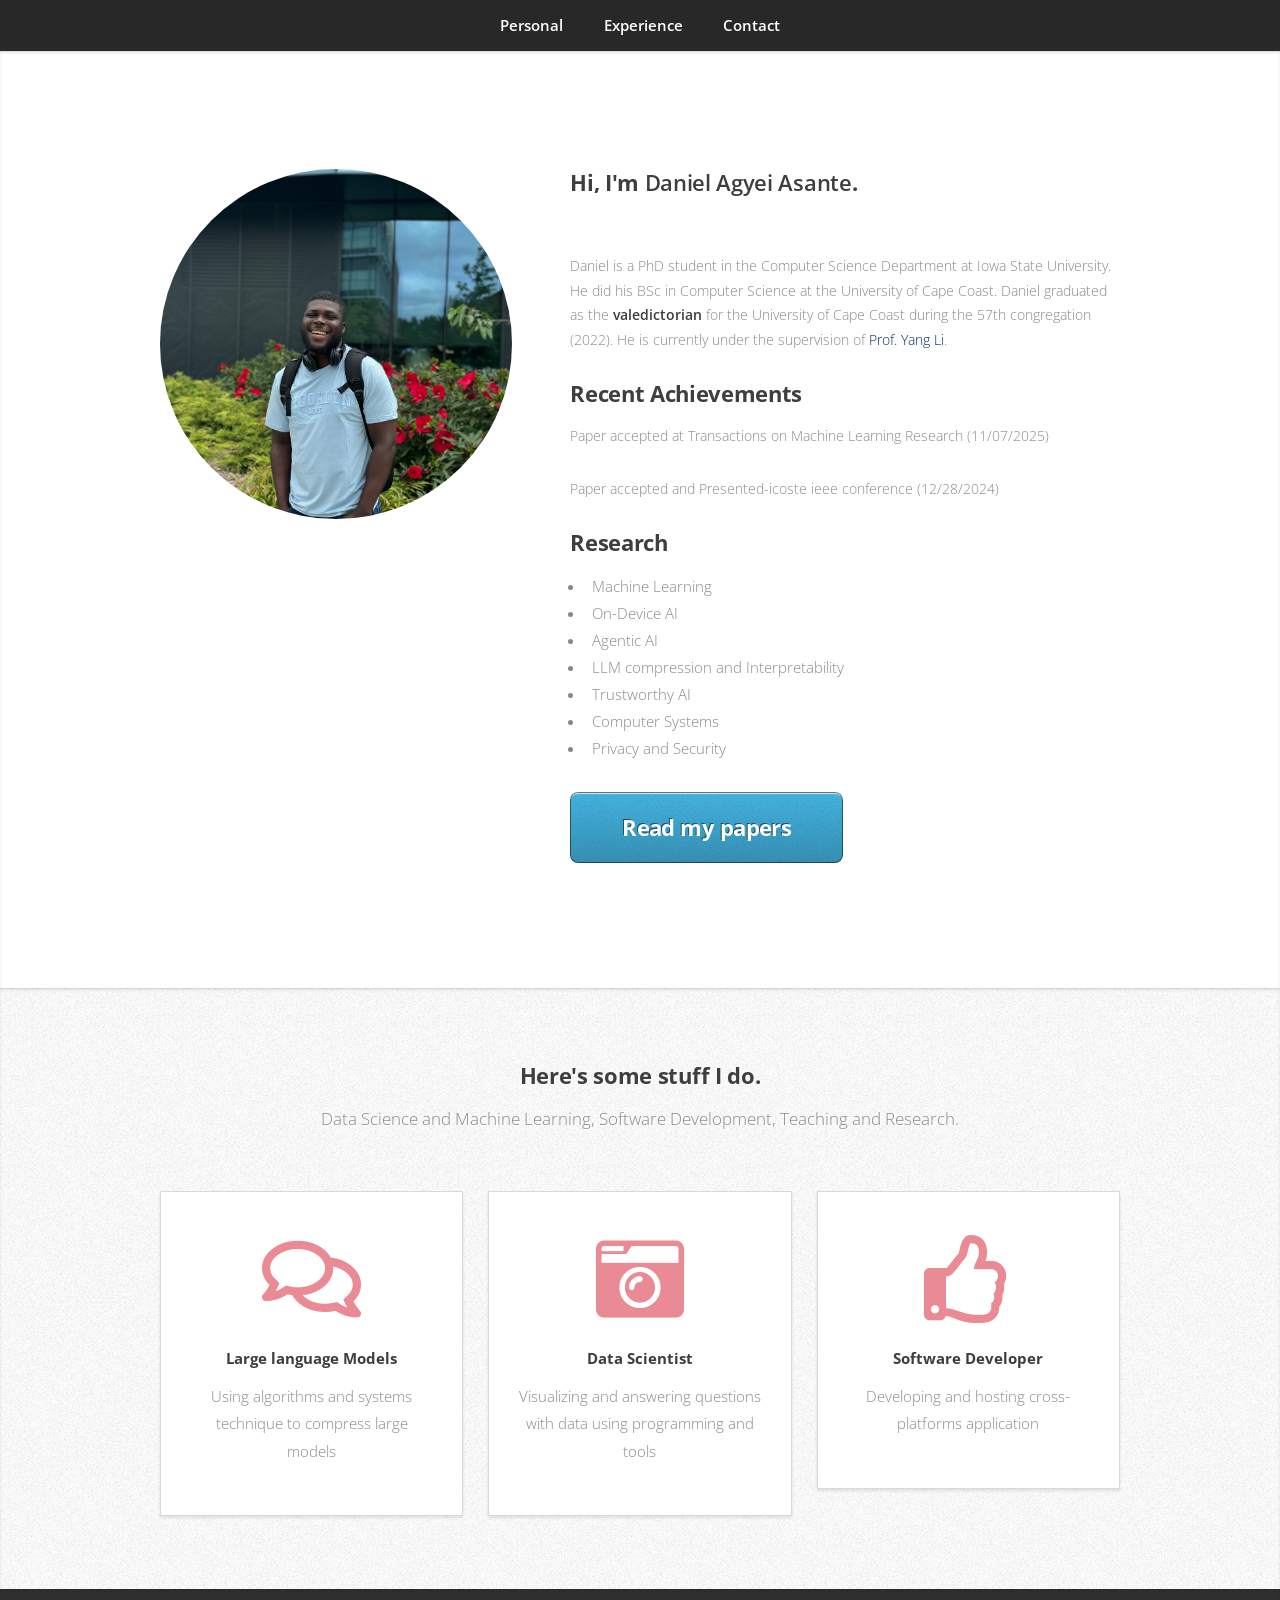
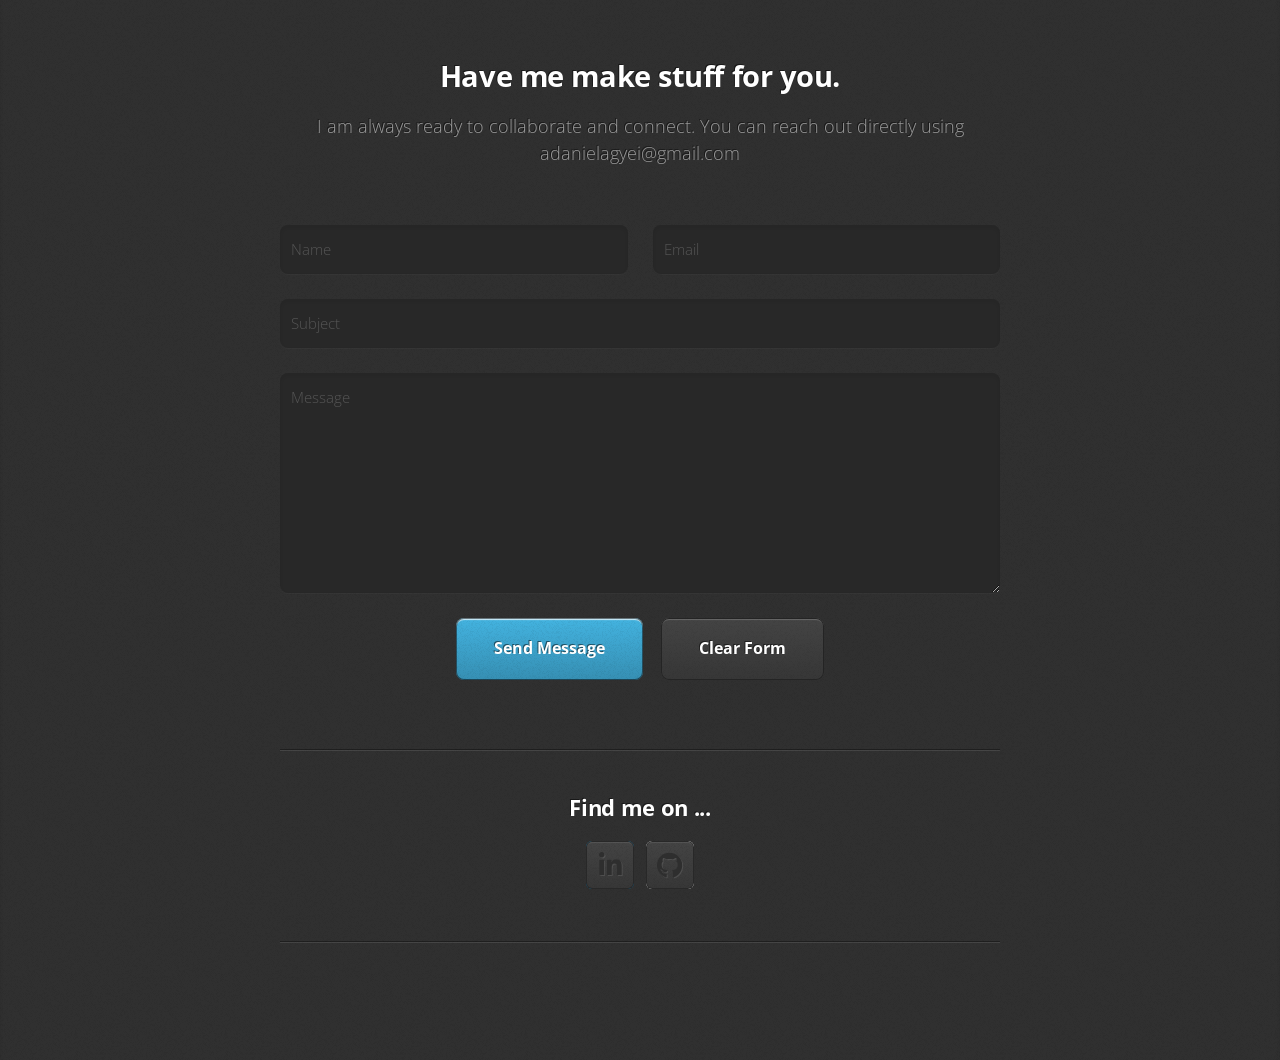
==== index.html @ f98fe252 "Update index.html" ====
<!DOCTYPE HTML>
<!--
	Miniport by HTML5 UP
	html5up.net | @ajlkn
	Free for personal and commercial use under the CCA 3.0 license (html5up.net/license)
-->
<html>
	<head>
		<title>Daniel Asante portfolio</title>
		<meta charset="utf-8" />
		<meta name="viewport" content="width=device-width, initial-scale=1, user-scalable=no" />
		<link rel="stylesheet" href="assets/css/main.css" />
	</head>
	<body class="is-preload">

		<!-- Nav -->
			<nav id="nav">
				<ul class="container">
					<li><a href="#top">Personal</a></li>
					<li><a href="#work">Experience</a></li>
					<!-- <li><a href="#portfolio">Research</a></li> -->
					<li><a href="#contact">Contact</a></li>
				</ul>
			</nav>

		<!-- Home -->
			<article id="top" class="wrapper style1">
				<div class="container">
					<div class="row">
                        <!-- <div class="col-4 col-5-large col-12-medium">
                            <span class="image fit">
                                <img src="images/daniel.jpg" alt="" style="width: 100%; max-height: 300px; object-fit: cover;" />
                            </span>
                        </div> -->
                        <div class="col-4 col-5-large col-12-medium">
                            <span class="image fit">
                                <img src="images/daniel.jpg" alt="" class="responsive-img" />
                            </span>
                        </div>
                        
                        
						<div class="col-8 col-7-large col-12-medium">
							<header>
								<h3>Hi, I'm <strong>Daniel Agyei Asante</strong>.</h3>
							</header>
							<p style="font-size: 14px;">
                                Daniel is a PhD student in the Computer Science Department at Iowa State University. 
                                He did his BSc in Computer Science at the University of Cape Coast. 
                                Daniel graduated as the <strong>valedictorian </strong> for the University of Cape Coast during the 57th congregation (2022). 
                                He is currently under the supervision of 
                                <a href="https://jerryyangli.github.io/" style="text-decoration: none; color: rgb(1, 48, 98);">Prof. Yang Li</a>.
                            </p>
			    <h3>Recent Achievements</h3>
				<p style="font-size: 14px;">Paper accepted at Transactions on Machine Learning Research (11/07/2025)</p>
			    <p style="font-size: 14px;">Paper accepted and Presented-icoste ieee conference (12/28/2024)</p>
                            
                            <div>
                                <h3>Research</h3>
                                <ul>
                                    <li>Machine Learning</li>
									<li>On-Device AI</li>
									<li>Agentic AI</li>
                                    <li>LLM compression and Interpretability</li>
                                    <li>Trustworthy AI</li>
                                    <li>Computer Systems</li>
                                    <li>Privacy and Security</li>
                                </ul>
                            </div>
							<a href="https://scholar.google.com/citations?hl=en&user=nfJcPusAAAAJ" class="button large scrolly">Read my papers</a>
						</div>
					</div>
				</div>
			</article>

		<!-- Work -->
			<article id="work" class="wrapper style2">
				<div class="container">
					<header>
						<h3>Here's some stuff I do.</h3>
						<p style="font-size: 17px;"> Data Science and Machine Learning, Software Development, Teaching and Research.</p>
					</header>
					<div class="row aln-center">
						<div class="col-4 col-6-medium col-12-small">
							<section class="box style1">
								<span class="icon featured fa-comments"></span>
								<h4>Large language Models</h4>
								<p>Using algorithms and systems technique to compress large models </p>
							</section>
						</div>
						<div class="col-4 col-6-medium col-12-small">
							<section class="box style1">
								<span class="icon solid featured fa-camera-retro"></span>
								<h4>Data Scientist</h4>
								<p>Visualizing and answering questions with data using programming and tools</p>
							</section>
						</div>
						<div class="col-4 col-6-medium col-12-small">
							<section class="box style1">
								<span class="icon featured fa-thumbs-up"></span>
								<h4>Software Developer</h4>
								<p>Developing and hosting cross-platforms application</p>
							</section>
						</div>
					</div>
					 
				</div>
			</article>

		<!-- Portfolio
			<article id="portfolio" class="wrapper style3">
				<div class="container">
					<header>
						<h2>Here’s some stuff I made recently.</h2>
						<p>Proin odio consequat  sapien vestibulum consequat lorem dolore feugiat.</p>
					</header>
					<div class="row">
						<div class="col-4 col-6-medium col-12-small">
							<article class="box style2">
								<a href="#" class="image featured"><img src="images/pic01.jpg" alt="" /></a>
								<h3><a href="#">Magna feugiat</a></h3>
								<p>Ornare nulla proin odio consequat.</p>
							</article>
						</div>
						<div class="col-4 col-6-medium col-12-small">
							<article class="box style2">
								<a href="#" class="image featured"><img src="images/pic02.jpg" alt="" /></a>
								<h3><a href="#">Veroeros primis</a></h3>
								<p>Ornare nulla proin odio consequat.</p>
							</article>
						</div>
						<div class="col-4 col-6-medium col-12-small">
							<article class="box style2">
								<a href="#" class="image featured"><img src="images/pic03.jpg" alt="" /></a>
								<h3><a href="#">Lorem ipsum</a></h3>
								<p>Ornare nulla proin odio consequat.</p>
							</article>
						</div>
						<div class="col-4 col-6-medium col-12-small">
							<article class="box style2">
								<a href="#" class="image featured"><img src="images/pic04.jpg" alt="" /></a>
								<h3><a href="#">Tempus dolore</a></h3>
								<p>Ornare nulla proin odio consequat.</p>
							</article>
						</div>
						<div class="col-4 col-6-medium col-12-small">
							<article class="box style2">
								<a href="#" class="image featured"><img src="images/pic05.jpg" alt="" /></a>
								<h3><a href="#">Feugiat aliquam</a></h3>
								<p>Ornare nulla proin odio consequat.</p>
							</article>
						</div>
						<div class="col-4 col-6-medium col-12-small">
							<article class="box style2">
								<a href="#" class="image featured"><img src="images/pic06.jpg" alt="" /></a>
								<h3><a href="#">Sed amet ornare</a></h3>
								<p>Ornare nulla proin odio consequat.</p>
							</article>
						</div>
					</div>
					<footer>
						<p>Lorem ipsum dolor sit sapien vestibulum ipsum primis?</p>
						<a href="#contact" class="button large scrolly">Get in touch with me</a>
					</footer>
				</div>
			</article> -->

		<!-- Contact -->
			<article id="contact" class="wrapper style4">
				<div class="container medium">
					<header>
						<h2>Have me make stuff for you.</h2>
						<p>I am always ready to collaborate and connect. You can reach out directly using adanielagyei@gmail.com </p>
					</header>
					<div class="row">
						<div class="col-12">
							<form method="post" action="#">
								<div class="row">
									<div class="col-6 col-12-small">
										<input type="text" name="name" id="name" placeholder="Name" />
									</div>
									<div class="col-6 col-12-small">
										<input type="text" name="email" id="email" placeholder="Email" />
									</div>
									<div class="col-12">
										<input type="text" name="subject" id="subject" placeholder="Subject" />
									</div>
									<div class="col-12">
										<textarea name="message" id="message" placeholder="Message"></textarea>
									</div>
									<div class="col-12">
										<ul class="actions">
											<li><input type="submit" value="Send Message" /></li>
											<li><input type="reset" value="Clear Form" class="alt" /></li>
										</ul>
									</div>
								</div>
							</form>
						</div>
						<div class="col-12">
							<hr />
							<h3>Find me on ...</h3>
							<ul class="social">
								<!-- <li><a href="#" class="icon brands fa-twitter"><span class="label">Twitter</span></a></li> -->
								<!-- <li><a href="#" class="icon brands fa-facebook-f"><span class="label">Facebook</span></a></li> -->
								<!-- <li><a href="#" class="icon brands fa-dribbble"><span class="label">Dribbble</span></a></li> -->
								<li><a href="http://linkedin.com/in/daniel-asante-5980a61a4" class="icon brands fa-linkedin-in"><span class="label">LinkedIn</span></a></li>
								<!-- <li><a href="#" class="icon brands fa-tumblr"><span class="label">Tumblr</span></a></li> -->
								<!-- <li><a href="#" class="icon brands fa-google-plus"><span class="label">Google+</span></a></li> -->
								<li><a href="https://github.com/carozy797" class="icon brands fa-github"><span class="label">Github</span></a></li>
								<!--
								<li><a href="#" class="icon solid fa-rss"><span>RSS</span></a></li>
								<li><a href="#" class="icon brands fa-instagram"><span>Instagram</span></a></li>
								<li><a href="#" class="icon brands fa-foursquare"><span>Foursquare</span></a></li>
								<li><a href="#" class="icon brands fa-skype"><span>Skype</span></a></li>
								<li><a href="#" class="icon brands fa-soundcloud"><span>Soundcloud</span></a></li>
								<li><a href="#" class="icon brands fa-youtube"><span>YouTube</span></a></li>
								<li><a href="#" class="icon brands fa-blogger"><span>Blogger</span></a></li>
								<li><a href="#" class="icon brands fa-flickr"><span>Flickr</span></a></li>
								<li><a href="#" class="icon brands fa-vimeo"><span>Vimeo</span></a></li>
								-->
							</ul>
							<hr />
						</div>
					</div>
					<!-- <footer>
						<ul id="copyright">
							<li>&copy; Untitled. All rights reserved.</li><li>Design: <a href="http://html5up.net">HTML5 UP</a></li>
						</ul>
					</footer> -->
				</div>
			</article>

		<!-- Scripts -->
			<script src="assets/js/jquery.min.js"></script>
			<script src="assets/js/jquery.scrolly.min.js"></script>
			<script src="assets/js/browser.min.js"></script>
			<script src="assets/js/breakpoints.min.js"></script>
			<script src="assets/js/util.js"></script>
			<script src="assets/js/main.js"></script>

	</body>
</html>
---- assets/css/main.css ----
@import url("https://fonts.googleapis.com/css?family=Open+Sans:300,300italic,600,600italic,700");
@import url("fontawesome-all.min.css");

/*
	Miniport by HTML5 UP
	html5up.net | @ajlkn
	Free for personal and commercial use under the CCA 3.0 license (html5up.net/license)
*/

html, body, div, span, applet, object,
iframe, h1, h2, h3, h4, h5, h6, p, blockquote,
pre, a, abbr, acronym, address, big, cite,
code, del, dfn, em, img, ins, kbd, q, s, samp,
small, strike, strong, sub, sup, tt, var, b,
u, i, center, dl, dt, dd, ol, ul, li, fieldset,
form, label, legend, table, caption, tbody,
tfoot, thead, tr, th, td, article, aside,
canvas, details, embed, figure, figcaption,
footer, header, hgroup, menu, nav, output, ruby,
section, summary, time, mark, audio, video {
	margin: 0;
	padding: 0;
	border: 0;
	font-size: 100%;
	font: inherit;
	vertical-align: baseline;}

article, aside, details, figcaption, figure,
footer, header, hgroup, menu, nav, section {
	display: block;}

body {
	line-height: 1;
}

ol, ul {
	list-style: none;
}

blockquote, q {
	quotes: none;
}

	blockquote:before, blockquote:after, q:before, q:after {
		content: '';
		content: none;
	}

table {
	border-collapse: collapse;
	border-spacing: 0;
}

body {
	-webkit-text-size-adjust: none;
}

mark {
	background-color: transparent;
	color: inherit;
}

input::-moz-focus-inner {
	border: 0;
	padding: 0;
}

input, select, textarea {
	-moz-appearance: none;
	-webkit-appearance: none;
	-ms-appearance: none;
	appearance: none;
}

/* Basic */

	html {
		box-sizing: border-box;
	}

	*, *:before, *:after {
		box-sizing: inherit;
	}

	body {
		padding-top: 3.5em;
	}

		body.is-preload *, body.is-preload *:before, body.is-preload *:after {
			-moz-animation: none !important;
			-webkit-animation: none !important;
			-ms-animation: none !important;
			animation: none !important;
			-moz-transition: none !important;
			-webkit-transition: none !important;
			-ms-transition: none !important;
			transition: none !important;
		}

	body, input, textarea, select {
		font-family: 'Open Sans', sans-serif;
		line-height: 1.85em;
		color: #888;
		font-weight: 300;
		font-size: 13pt;
	}

	a {
		-moz-transition: color .2s ease-in-out;
		-webkit-transition: color .2s ease-in-out;
		-ms-transition: color .2s ease-in-out;
		transition: color .2s ease-in-out;
		color: #43B3E0;
		text-decoration: underline;
	}

		a:hover {
			color: #43bff0 !important;
		}

		a img {
			border: 0;
		}

	b, strong {
		font-weight: 600;
		color: #3e3e3e;
	}

	i, em {
		font-style: italic;
	}

	sub {
		position: relative;
		top: 0.5em;
		font-size: 0.8em;
	}

	sup {
		position: relative;
		top: -0.5em;
		font-size: 0.8em;
	}

	blockquote {
		border-left: solid 0.75em #eee;
		padding: 1em 0 1em 1.5em;
		font-style: italic;
	}

	h1, h2, h3, h4, h5, h6 {
		color: #3e3e3e;
		margin: 0 0 0.75em 0;
	}

	h1 a, h2 a, h3 a, h4 a, h5 a, h6 a {
		text-decoration: none;
		color: inherit;
	}

	h2, h3, h4, h5, h6 {
		font-weight: 700;
	}

	h1 {
		font-size: 3.25em;
		letter-spacing: -0.025em;
		font-weight: 300;
	}

		h1 strong {
			font-weight: 700;
		}

	h2 {
		font-size: 2em;
		letter-spacing: -0.015em;
	}

	h3 {
		font-size: 1.5em;
		letter-spacing: -0.015em;
	}

	em, i {
		font-style: italic;
	}

	br.clear {
		clear: both;
	}

	hr {
		border: 0;
		border-top: solid 1px #444;
		border-top-color: rgba(0, 0, 0, 0.35);
		box-shadow: 0px 1px 0px 0px rgba(255, 255, 255, 0.1);
		height: 1px;
		margin: 3em 0;
	}

	p, ul, ol, dl, table {
		margin-bottom: 2em;
	}

	header {
		margin: 0 0 3em 0;
	}

		header > p {
			font-size: 1.25em;
			margin: 0;
		}

	footer {
		margin: 3em 0 0 0;
	}

		footer > p {
			font-size: 1.25em;
		}

/* Container */

	.container {
		margin: 0 auto;
		max-width: calc(100% - 50px);
		width: 1200px;
	}

		.container.medium {
			width: 900px;
		}

		@media screen and (max-width: 1680px) {

			.container {
				width: 1200px;
			}

				.container.medium {
					width: 900px;
				}

		}

		@media screen and (max-width: 1280px) {

			.container {
				width: 960px;
			}

				.container.medium {
					width: 720px;
				}

		}

		@media screen and (max-width: 980px) {

			.container {
				width: 100%;
			}

				.container.medium {
					width: 75%;
				}

		}

		@media screen and (max-width: 736px) {

			.container {
				width: 100%;
				max-width: calc(100% - 30px);
			}

				.container.medium {
					width: 100%;
				}

		}

/* Row */

	.row {
		display: flex;
		flex-wrap: wrap;
		box-sizing: border-box;
		align-items: stretch;
	}

		.row > * {
			box-sizing: border-box;
		}

		.row.gtr-uniform > * > :last-child {
			margin-bottom: 0;
		}

		.row.aln-left {
			justify-content: flex-start;
		}

		.row.aln-center {
			justify-content: center;
		}

		.row.aln-right {
			justify-content: flex-end;
		}

		.row.aln-top {
			align-items: flex-start;
		}

		.row.aln-middle {
			align-items: center;
		}

		.row.aln-bottom {
			align-items: flex-end;
		}

		.row > .imp {
			order: -1;
		}

		.row > .col-1 {
			width: 8.33333%;
		}

		.row > .off-1 {
			margin-left: 8.33333%;
		}

		.row > .col-2 {
			width: 16.66667%;
		}

		.row > .off-2 {
			margin-left: 16.66667%;
		}

		.row > .col-3 {
			width: 25%;
		}

		.row > .off-3 {
			margin-left: 25%;
		}

		.row > .col-4 {
			width: 33.33333%;
		}

		.row > .off-4 {
			margin-left: 33.33333%;
		}

		.row > .col-5 {
			width: 41.66667%;
		}

		.row > .off-5 {
			margin-left: 41.66667%;
		}

		.row > .col-6 {
			width: 50%;
		}

		.row > .off-6 {
			margin-left: 50%;
		}

		.row > .col-7 {
			width: 58.33333%;
		}

		.row > .off-7 {
			margin-left: 58.33333%;
		}

		.row > .col-8 {
			width: 66.66667%;
		}

		.row > .off-8 {
			margin-left: 66.66667%;
		}

		.row > .col-9 {
			width: 75%;
		}

		.row > .off-9 {
			margin-left: 75%;
		}

		.row > .col-10 {
			width: 83.33333%;
		}

		.row > .off-10 {
			margin-left: 83.33333%;
		}

		.row > .col-11 {
			width: 91.66667%;
		}

		.row > .off-11 {
			margin-left: 91.66667%;
		}

		.row > .col-12 {
			width: 100%;
		}

		.row > .off-12 {
			margin-left: 100%;
		}

		.row.gtr-0 {
			margin-top: 0px;
			margin-left: 0px;
		}

			.row.gtr-0 > * {
				padding: 0px 0 0 0px;
			}

			.row.gtr-0.gtr-uniform {
				margin-top: 0px;
			}

				.row.gtr-0.gtr-uniform > * {
					padding-top: 0px;
				}

		.row.gtr-25 {
			margin-top: -6.25px;
			margin-left: -6.25px;
		}

			.row.gtr-25 > * {
				padding: 6.25px 0 0 6.25px;
			}

			.row.gtr-25.gtr-uniform {
				margin-top: -6.25px;
			}

				.row.gtr-25.gtr-uniform > * {
					padding-top: 6.25px;
				}

		.row.gtr-50 {
			margin-top: -12.5px;
			margin-left: -12.5px;
		}

			.row.gtr-50 > * {
				padding: 12.5px 0 0 12.5px;
			}

			.row.gtr-50.gtr-uniform {
				margin-top: -12.5px;
			}

				.row.gtr-50.gtr-uniform > * {
					padding-top: 12.5px;
				}

		.row {
			margin-top: -25px;
			margin-left: -25px;
		}

			.row > * {
				padding: 25px 0 0 25px;
			}

			.row.gtr-uniform {
				margin-top: -25px;
			}

				.row.gtr-uniform > * {
					padding-top: 25px;
				}

		.row.gtr-150 {
			margin-top: -37.5px;
			margin-left: -37.5px;
		}

			.row.gtr-150 > * {
				padding: 37.5px 0 0 37.5px;
			}

			.row.gtr-150.gtr-uniform {
				margin-top: -37.5px;
			}

				.row.gtr-150.gtr-uniform > * {
					padding-top: 37.5px;
				}

		.row.gtr-200 {
			margin-top: -50px;
			margin-left: -50px;
		}

			.row.gtr-200 > * {
				padding: 50px 0 0 50px;
			}

			.row.gtr-200.gtr-uniform {
				margin-top: -50px;
			}

				.row.gtr-200.gtr-uniform > * {
					padding-top: 50px;
				}

		@media screen and (max-width: 1680px) {

			.row {
				display: flex;
				flex-wrap: wrap;
				box-sizing: border-box;
				align-items: stretch;
			}

				.row > * {
					box-sizing: border-box;
				}

				.row.gtr-uniform > * > :last-child {
					margin-bottom: 0;
				}

				.row.aln-left {
					justify-content: flex-start;
				}

				.row.aln-center {
					justify-content: center;
				}

				.row.aln-right {
					justify-content: flex-end;
				}

				.row.aln-top {
					align-items: flex-start;
				}

				.row.aln-middle {
					align-items: center;
				}

				.row.aln-bottom {
					align-items: flex-end;
				}

				.row > .imp-xlarge {
					order: -1;
				}

				.row > .col-1-xlarge {
					width: 8.33333%;
				}

				.row > .off-1-xlarge {
					margin-left: 8.33333%;
				}

				.row > .col-2-xlarge {
					width: 16.66667%;
				}

				.row > .off-2-xlarge {
					margin-left: 16.66667%;
				}

				.row > .col-3-xlarge {
					width: 25%;
				}

				.row > .off-3-xlarge {
					margin-left: 25%;
				}

				.row > .col-4-xlarge {
					width: 33.33333%;
				}

				.row > .off-4-xlarge {
					margin-left: 33.33333%;
				}

				.row > .col-5-xlarge {
					width: 41.66667%;
				}

				.row > .off-5-xlarge {
					margin-left: 41.66667%;
				}

				.row > .col-6-xlarge {
					width: 50%;
				}

				.row > .off-6-xlarge {
					margin-left: 50%;
				}

				.row > .col-7-xlarge {
					width: 58.33333%;
				}

				.row > .off-7-xlarge {
					margin-left: 58.33333%;
				}

				.row > .col-8-xlarge {
					width: 66.66667%;
				}

				.row > .off-8-xlarge {
					margin-left: 66.66667%;
				}

				.row > .col-9-xlarge {
					width: 75%;
				}

				.row > .off-9-xlarge {
					margin-left: 75%;
				}

				.row > .col-10-xlarge {
					width: 83.33333%;
				}

				.row > .off-10-xlarge {
					margin-left: 83.33333%;
				}

				.row > .col-11-xlarge {
					width: 91.66667%;
				}

				.row > .off-11-xlarge {
					margin-left: 91.66667%;
				}

				.row > .col-12-xlarge {
					width: 100%;
				}

				.row > .off-12-xlarge {
					margin-left: 100%;
				}

				.row.gtr-0 {
					margin-top: 0px;
					margin-left: 0px;
				}

					.row.gtr-0 > * {
						padding: 0px 0 0 0px;
					}

					.row.gtr-0.gtr-uniform {
						margin-top: 0px;
					}

						.row.gtr-0.gtr-uniform > * {
							padding-top: 0px;
						}

				.row.gtr-25 {
					margin-top: -6.25px;
					margin-left: -6.25px;
				}

					.row.gtr-25 > * {
						padding: 6.25px 0 0 6.25px;
					}

					.row.gtr-25.gtr-uniform {
						margin-top: -6.25px;
					}

						.row.gtr-25.gtr-uniform > * {
							padding-top: 6.25px;
						}

				.row.gtr-50 {
					margin-top: -12.5px;
					margin-left: -12.5px;
				}

					.row.gtr-50 > * {
						padding: 12.5px 0 0 12.5px;
					}

					.row.gtr-50.gtr-uniform {
						margin-top: -12.5px;
					}

						.row.gtr-50.gtr-uniform > * {
							padding-top: 12.5px;
						}

				.row {
					margin-top: -25px;
					margin-left: -25px;
				}

					.row > * {
						padding: 25px 0 0 25px;
					}

					.row.gtr-uniform {
						margin-top: -25px;
					}

						.row.gtr-uniform > * {
							padding-top: 25px;
						}

				.row.gtr-150 {
					margin-top: -37.5px;
					margin-left: -37.5px;
				}

					.row.gtr-150 > * {
						padding: 37.5px 0 0 37.5px;
					}

					.row.gtr-150.gtr-uniform {
						margin-top: -37.5px;
					}

						.row.gtr-150.gtr-uniform > * {
							padding-top: 37.5px;
						}

				.row.gtr-200 {
					margin-top: -50px;
					margin-left: -50px;
				}

					.row.gtr-200 > * {
						padding: 50px 0 0 50px;
					}

					.row.gtr-200.gtr-uniform {
						margin-top: -50px;
					}

						.row.gtr-200.gtr-uniform > * {
							padding-top: 50px;
						}

		}

		@media screen and (max-width: 1280px) {

			.row {
				display: flex;
				flex-wrap: wrap;
				box-sizing: border-box;
				align-items: stretch;
			}

				.row > * {
					box-sizing: border-box;
				}

				.row.gtr-uniform > * > :last-child {
					margin-bottom: 0;
				}

				.row.aln-left {
					justify-content: flex-start;
				}

				.row.aln-center {
					justify-content: center;
				}

				.row.aln-right {
					justify-content: flex-end;
				}

				.row.aln-top {
					align-items: flex-start;
				}

				.row.aln-middle {
					align-items: center;
				}

				.row.aln-bottom {
					align-items: flex-end;
				}

				.row > .imp-large {
					order: -1;
				}

				.row > .col-1-large {
					width: 8.33333%;
				}

				.row > .off-1-large {
					margin-left: 8.33333%;
				}

				.row > .col-2-large {
					width: 16.66667%;
				}

				.row > .off-2-large {
					margin-left: 16.66667%;
				}

				.row > .col-3-large {
					width: 25%;
				}

				.row > .off-3-large {
					margin-left: 25%;
				}

				.row > .col-4-large {
					width: 33.33333%;
				}

				.row > .off-4-large {
					margin-left: 33.33333%;
				}

				.row > .col-5-large {
					width: 41.66667%;
				}

				.row > .off-5-large {
					margin-left: 41.66667%;
				}

				.row > .col-6-large {
					width: 50%;
				}

				.row > .off-6-large {
					margin-left: 50%;
				}

				.row > .col-7-large {
					width: 58.33333%;
				}

				.row > .off-7-large {
					margin-left: 58.33333%;
				}

				.row > .col-8-large {
					width: 66.66667%;
				}

				.row > .off-8-large {
					margin-left: 66.66667%;
				}

				.row > .col-9-large {
					width: 75%;
				}

				.row > .off-9-large {
					margin-left: 75%;
				}

				.row > .col-10-large {
					width: 83.33333%;
				}

				.row > .off-10-large {
					margin-left: 83.33333%;
				}

				.row > .col-11-large {
					width: 91.66667%;
				}

				.row > .off-11-large {
					margin-left: 91.66667%;
				}

				.row > .col-12-large {
					width: 100%;
				}

				.row > .off-12-large {
					margin-left: 100%;
				}

				.row.gtr-0 {
					margin-top: 0px;
					margin-left: 0px;
				}

					.row.gtr-0 > * {
						padding: 0px 0 0 0px;
					}

					.row.gtr-0.gtr-uniform {
						margin-top: 0px;
					}

						.row.gtr-0.gtr-uniform > * {
							padding-top: 0px;
						}

				.row.gtr-25 {
					margin-top: -6.25px;
					margin-left: -6.25px;
				}

					.row.gtr-25 > * {
						padding: 6.25px 0 0 6.25px;
					}

					.row.gtr-25.gtr-uniform {
						margin-top: -6.25px;
					}

						.row.gtr-25.gtr-uniform > * {
							padding-top: 6.25px;
						}

				.row.gtr-50 {
					margin-top: -12.5px;
					margin-left: -12.5px;
				}

					.row.gtr-50 > * {
						padding: 12.5px 0 0 12.5px;
					}

					.row.gtr-50.gtr-uniform {
						margin-top: -12.5px;
					}

						.row.gtr-50.gtr-uniform > * {
							padding-top: 12.5px;
						}

				.row {
					margin-top: -25px;
					margin-left: -25px;
				}

					.row > * {
						padding: 25px 0 0 25px;
					}

					.row.gtr-uniform {
						margin-top: -25px;
					}

						.row.gtr-uniform > * {
							padding-top: 25px;
						}

				.row.gtr-150 {
					margin-top: -37.5px;
					margin-left: -37.5px;
				}

					.row.gtr-150 > * {
						padding: 37.5px 0 0 37.5px;
					}

					.row.gtr-150.gtr-uniform {
						margin-top: -37.5px;
					}

						.row.gtr-150.gtr-uniform > * {
							padding-top: 37.5px;
						}

				.row.gtr-200 {
					margin-top: -50px;
					margin-left: -50px;
				}

					.row.gtr-200 > * {
						padding: 50px 0 0 50px;
					}

					.row.gtr-200.gtr-uniform {
						margin-top: -50px;
					}

						.row.gtr-200.gtr-uniform > * {
							padding-top: 50px;
						}

		}

		@media screen and (max-width: 980px) {

			.row {
				display: flex;
				flex-wrap: wrap;
				box-sizing: border-box;
				align-items: stretch;
			}

				.row > * {
					box-sizing: border-box;
				}

				.row.gtr-uniform > * > :last-child {
					margin-bottom: 0;
				}

				.row.aln-left {
					justify-content: flex-start;
				}

				.row.aln-center {
					justify-content: center;
				}

				.row.aln-right {
					justify-content: flex-end;
				}

				.row.aln-top {
					align-items: flex-start;
				}

				.row.aln-middle {
					align-items: center;
				}

				.row.aln-bottom {
					align-items: flex-end;
				}

				.row > .imp-medium {
					order: -1;
				}

				.row > .col-1-medium {
					width: 8.33333%;
				}

				.row > .off-1-medium {
					margin-left: 8.33333%;
				}

				.row > .col-2-medium {
					width: 16.66667%;
				}

				.row > .off-2-medium {
					margin-left: 16.66667%;
				}

				.row > .col-3-medium {
					width: 25%;
				}

				.row > .off-3-medium {
					margin-left: 25%;
				}

				.row > .col-4-medium {
					width: 33.33333%;
				}

				.row > .off-4-medium {
					margin-left: 33.33333%;
				}

				.row > .col-5-medium {
					width: 41.66667%;
				}

				.row > .off-5-medium {
					margin-left: 41.66667%;
				}

				.row > .col-6-medium {
					width: 50%;
				}

				.row > .off-6-medium {
					margin-left: 50%;
				}

				.row > .col-7-medium {
					width: 58.33333%;
				}

				.row > .off-7-medium {
					margin-left: 58.33333%;
				}

				.row > .col-8-medium {
					width: 66.66667%;
				}

				.row > .off-8-medium {
					margin-left: 66.66667%;
				}

				.row > .col-9-medium {
					width: 75%;
				}

				.row > .off-9-medium {
					margin-left: 75%;
				}

				.row > .col-10-medium {
					width: 83.33333%;
				}

				.row > .off-10-medium {
					margin-left: 83.33333%;
				}

				.row > .col-11-medium {
					width: 91.66667%;
				}

				.row > .off-11-medium {
					margin-left: 91.66667%;
				}

				.row > .col-12-medium {
					width: 100%;
				}

				.row > .off-12-medium {
					margin-left: 100%;
				}

				.row.gtr-0 {
					margin-top: 0px;
					margin-left: 0px;
				}

					.row.gtr-0 > * {
						padding: 0px 0 0 0px;
					}

					.row.gtr-0.gtr-uniform {
						margin-top: 0px;
					}

						.row.gtr-0.gtr-uniform > * {
							padding-top: 0px;
						}

				.row.gtr-25 {
					margin-top: -6.25px;
					margin-left: -6.25px;
				}

					.row.gtr-25 > * {
						padding: 6.25px 0 0 6.25px;
					}

					.row.gtr-25.gtr-uniform {
						margin-top: -6.25px;
					}

						.row.gtr-25.gtr-uniform > * {
							padding-top: 6.25px;
						}

				.row.gtr-50 {
					margin-top: -12.5px;
					margin-left: -12.5px;
				}

					.row.gtr-50 > * {
						padding: 12.5px 0 0 12.5px;
					}

					.row.gtr-50.gtr-uniform {
						margin-top: -12.5px;
					}

						.row.gtr-50.gtr-uniform > * {
							padding-top: 12.5px;
						}

				.row {
					margin-top: -25px;
					margin-left: -25px;
				}

					.row > * {
						padding: 25px 0 0 25px;
					}

					.row.gtr-uniform {
						margin-top: -25px;
					}

						.row.gtr-uniform > * {
							padding-top: 25px;
						}

				.row.gtr-150 {
					margin-top: -37.5px;
					margin-left: -37.5px;
				}

					.row.gtr-150 > * {
						padding: 37.5px 0 0 37.5px;
					}

					.row.gtr-150.gtr-uniform {
						margin-top: -37.5px;
					}

						.row.gtr-150.gtr-uniform > * {
							padding-top: 37.5px;
						}

				.row.gtr-200 {
					margin-top: -50px;
					margin-left: -50px;
				}

					.row.gtr-200 > * {
						padding: 50px 0 0 50px;
					}

					.row.gtr-200.gtr-uniform {
						margin-top: -50px;
					}

						.row.gtr-200.gtr-uniform > * {
							padding-top: 50px;
						}

		}

		@media screen and (max-width: 736px) {

			.row {
				display: flex;
				flex-wrap: wrap;
				box-sizing: border-box;
				align-items: stretch;
			}

				.row > * {
					box-sizing: border-box;
				}

				.row.gtr-uniform > * > :last-child {
					margin-bottom: 0;
				}

				.row.aln-left {
					justify-content: flex-start;
				}

				.row.aln-center {
					justify-content: center;
				}

				.row.aln-right {
					justify-content: flex-end;
				}

				.row.aln-top {
					align-items: flex-start;
				}

				.row.aln-middle {
					align-items: center;
				}

				.row.aln-bottom {
					align-items: flex-end;
				}

				.row > .imp-small {
					order: -1;
				}

				.row > .col-1-small {
					width: 8.33333%;
				}

				.row > .off-1-small {
					margin-left: 8.33333%;
				}

				.row > .col-2-small {
					width: 16.66667%;
				}

				.row > .off-2-small {
					margin-left: 16.66667%;
				}

				.row > .col-3-small {
					width: 25%;
				}

				.row > .off-3-small {
					margin-left: 25%;
				}

				.row > .col-4-small {
					width: 33.33333%;
				}

				.row > .off-4-small {
					margin-left: 33.33333%;
				}

				.row > .col-5-small {
					width: 41.66667%;
				}

				.row > .off-5-small {
					margin-left: 41.66667%;
				}

				.row > .col-6-small {
					width: 50%;
				}

				.row > .off-6-small {
					margin-left: 50%;
				}

				.row > .col-7-small {
					width: 58.33333%;
				}

				.row > .off-7-small {
					margin-left: 58.33333%;
				}

				.row > .col-8-small {
					width: 66.66667%;
				}

				.row > .off-8-small {
					margin-left: 66.66667%;
				}

				.row > .col-9-small {
					width: 75%;
				}

				.row > .off-9-small {
					margin-left: 75%;
				}

				.row > .col-10-small {
					width: 83.33333%;
				}

				.row > .off-10-small {
					margin-left: 83.33333%;
				}

				.row > .col-11-small {
					width: 91.66667%;
				}

				.row > .off-11-small {
					margin-left: 91.66667%;
				}

				.row > .col-12-small {
					width: 100%;
				}

				.row > .off-12-small {
					margin-left: 100%;
				}

				.row.gtr-0 {
					margin-top: 0px;
					margin-left: 0px;
				}

					.row.gtr-0 > * {
						padding: 0px 0 0 0px;
					}

					.row.gtr-0.gtr-uniform {
						margin-top: 0px;
					}

						.row.gtr-0.gtr-uniform > * {
							padding-top: 0px;
						}

				.row.gtr-25 {
					margin-top: -3.75px;
					margin-left: -3.75px;
				}

					.row.gtr-25 > * {
						padding: 3.75px 0 0 3.75px;
					}

					.row.gtr-25.gtr-uniform {
						margin-top: -3.75px;
					}

						.row.gtr-25.gtr-uniform > * {
							padding-top: 3.75px;
						}

				.row.gtr-50 {
					margin-top: -7.5px;
					margin-left: -7.5px;
				}

					.row.gtr-50 > * {
						padding: 7.5px 0 0 7.5px;
					}

					.row.gtr-50.gtr-uniform {
						margin-top: -7.5px;
					}

						.row.gtr-50.gtr-uniform > * {
							padding-top: 7.5px;
						}

				.row {
					margin-top: -15px;
					margin-left: -15px;
				}

					.row > * {
						padding: 15px 0 0 15px;
					}

					.row.gtr-uniform {
						margin-top: -15px;
					}

						.row.gtr-uniform > * {
							padding-top: 15px;
						}

				.row.gtr-150 {
					margin-top: -22.5px;
					margin-left: -22.5px;
				}

					.row.gtr-150 > * {
						padding: 22.5px 0 0 22.5px;
					}

					.row.gtr-150.gtr-uniform {
						margin-top: -22.5px;
					}

						.row.gtr-150.gtr-uniform > * {
							padding-top: 22.5px;
						}

				.row.gtr-200 {
					margin-top: -30px;
					margin-left: -30px;
				}

					.row.gtr-200 > * {
						padding: 30px 0 0 30px;
					}

					.row.gtr-200.gtr-uniform {
						margin-top: -30px;
					}

						.row.gtr-200.gtr-uniform > * {
							padding-top: 30px;
						}

		}

/* Form */

	form label {
		color: #3e3e3e;
		font-weight: 700;
		display: block;
		margin: 0 0 0.5em 0;
	}

	form input[type=text],
	form input[type=email],
	form input[type=password],
	form select,
	form textarea {
		-moz-transition: background .2s ease-in-out, box-shadow .2s ease-in-out;
		-webkit-transition: background .2s ease-in-out, box-shadow .2s ease-in-out;
		-ms-transition: background .2s ease-in-out, box-shadow .2s ease-in-out;
		transition: background .2s ease-in-out, box-shadow .2s ease-in-out;
		-webkit-appearance: none;
		display: block;
		border: 0;
		padding: 0.75em;
		font-size: 1em;
		border-radius: 8px;
		border: solid 1px #ddd;
		background: #fff;
		color: #bbb;
		box-shadow: inset 0px 2px 3px 1px rgba(0, 0, 0, 0.05), 0px 1px 0px 0px rgba(255, 255, 255, 0.025);
		width: 100%;
	}

		form input[type=text]:focus,
		form input[type=email]:focus,
		form input[type=password]:focus,
		form select:focus,
		form textarea:focus {
			background: #fafafa;
			box-shadow: inset 0px 2px 5px 0px rgba(0, 0, 0, 0.05), 0px 1px 0px 0px rgba(255, 255, 255, 0.025), inset 0px 0px 2px 1px #43bff0;
		}

	form textarea {
		height: 15em;
	}

	form .actions:last-child {
		margin-bottom: 0;
	}

	form ::-webkit-input-placeholder {
		color: #555 !important;
	}

	form :-moz-placeholder {
		color: #555 !important;
	}

	form ::-moz-placeholder {
		color: #555 !important;
	}

	form :-ms-input-placeholder {
		color: #555 !important;
	}

	form ::-moz-focus-inner {
		border: 0;
	}

/* Tables */

	table {
		width: 100%;
	}

		table.default {
			width: 100%;
		}

			table.default tr {
				border-top: solid 1px #eee;
			}

				table.default tr:first-child {
					border-top: 0;
				}

			table.default td {
				padding: 0.5em 1em 0.5em 1em;
			}

			table.default th {
				text-align: left;
				padding: 0.5em 1em 0.5em 1em;
				font-weight: 600;
				margin: 0 0 1em 0;
			}

			table.default thead {
				background: #4f4f4f;
				color: #fff;
			}

/* Section/Article */

	section, article {
		margin-bottom: 3em;
	}

	section > :last-child,
	article > :last-child,
	section:last-child,
	article:last-child {
		margin-bottom: 0;
	}

/* Image */

	.image {
		display: inline-block;
		position: relative;
	}

		.image img {
			display: block;
			width: 100%;
		}

		.image.fit {
			display: block;
			width: 100%;
		}

		.image.featured {
			display: block;
			width: 100%;
			margin: 0 0 2em 0;
		}

		.image.left {
			float: left;
			margin: 0 2em 2em 0;
		}

		.image.centered {
			display: block;
			margin: 0 0 2em 0;
		}

			.image.centered img {
				margin: 0 auto;
				width: auto;
			}

/* Button */

	input[type="button"],
	input[type="submit"],
	input[type="reset"],
	button,
	.button {
		background-image: url("images/bg.png"), -moz-linear-gradient(top, rgba(0, 0, 0, 0), rgba(0, 0, 0, 0.2));
		background-image: url("images/bg.png"), -webkit-linear-gradient(top, rgba(0, 0, 0, 0), rgba(0, 0, 0, 0.2));
		background-image: url("images/bg.png"), -ms-linear-gradient(top, rgba(0, 0, 0, 0), rgba(0, 0, 0, 0.2));
		background-image: url("images/bg.png"), linear-gradient(top, rgba(0, 0, 0, 0), rgba(0, 0, 0, 0.2));
		-moz-transition: background-color .2s ease-in-out;
		-webkit-transition: background-color .2s ease-in-out;
		-ms-transition: background-color .2s ease-in-out;
		transition: background-color .2s ease-in-out;
		-webkit-appearance: none;
		position: relative;
		display: inline-block;
		color: #fff !important;
		text-decoration: none;
		font-weight: 700;
		border: 0;
		outline: 0;
		cursor: pointer;
		border-radius: 8px;
		text-shadow: -1px -1px 0.5px rgba(0, 0, 0, 0.5);
		overflow: hidden;
		box-shadow: inset 0px 0px 0px 1px rgba(0, 0, 0, 0.5), inset 0px 2px 1px 0px rgba(255, 255, 255, 0.75);
		background-color: #43B3E0;
		padding: 1em 2.35em 1em 2.35em;
		font-size: 1.1em;
		max-width: 24em;
	}

		input[type="button"]:hover,
		input[type="submit"]:hover,
		input[type="reset"]:hover,
		button:hover,
		.button:hover {
			background-color: #43bff0;
			color: #fff !important;
		}

		input[type="button"]:active,
		input[type="submit"]:active,
		input[type="reset"]:active,
		button:active,
		.button:active {
			background-color: #3BA8D3;
			top: 1px;
		}

		input[type="button"].large,
		input[type="submit"].large,
		input[type="reset"].large,
		button.large,
		.button.large {
			font-size: 1.5em;
			letter-spacing: -0.025em;
		}

		input[type="button"].alt,
		input[type="submit"].alt,
		input[type="reset"].alt,
		button.alt,
		.button.alt {
			background-color: #444;
			box-shadow: inset 0px 0px 0px 1px #242424, inset 0px 2px 1px 0px rgba(255, 255, 255, 0.2);
		}

			input[type="button"].alt:hover,
			input[type="submit"].alt:hover,
			input[type="reset"].alt:hover,
			button.alt:hover,
			.button.alt:hover {
				background-color: #4f4f4f;
				color: #fff !important;
			}

			input[type="button"].alt:active,
			input[type="submit"].alt:active,
			input[type="reset"].alt:active,
			button.alt:active,
			.button.alt:active {
				background-color: #3f3f3f;
			}

/* List */

	ul {
		list-style: disc;
		padding-left: 1em;
	}

		ul li {
			padding-left: 0.5em;
		}

	ol {
		list-style: decimal;
		padding-left: 1.25em;
	}

		ol li {
			padding-left: 0.25em;
		}

/* Social */

	ul.social {
		cursor: default;
		margin: 0;
		list-style: none;
		padding-left: 0;
	}

		ul.social li {
			position: relative;
			display: inline-block;
			margin: 0.25em;
			top: 0;
			padding-left: 0;
		}

			ul.social li a {
				-moz-transition: top .2s ease-in-out;
				-webkit-transition: top .2s ease-in-out;
				-ms-transition: top .2s ease-in-out;
				transition: top .2s ease-in-out;
				display: block;
				width: 48px;
				height: 48px;
				border-radius: 6px;
				top: 0;
				position: relative;
			}

				ul.social li a:before {
					background-image: url("images/bg.png"), -moz-linear-gradient(top, rgba(0, 0, 0, 0), rgba(0, 0, 0, 0.2));
					background-image: url("images/bg.png"), -webkit-linear-gradient(top, rgba(0, 0, 0, 0), rgba(0, 0, 0, 0.2));
					background-image: url("images/bg.png"), -ms-linear-gradient(top, rgba(0, 0, 0, 0), rgba(0, 0, 0, 0.2));
					background-image: url("images/bg.png"), linear-gradient(top, rgba(0, 0, 0, 0), rgba(0, 0, 0, 0.2));
					-moz-transition: background-color .2s ease-in-out;
					-webkit-transition: background-color .2s ease-in-out;
					-ms-transition: background-color .2s ease-in-out;
					transition: background-color .2s ease-in-out;
					background-color: #444;
					border-radius: 6px;
					box-shadow: inset 0px 0px 0px 1px #282828, inset 0px 2px 1px 0px rgba(255, 255, 255, 0.1);
					color: #2E2E2E !important;
					display: block;
					font-size: 26px;
					height: 48px;
					line-height: 48px;
					text-align: center;
					outline: 0;
					overflow: hidden;
					text-shadow: 1px 1px 0px rgba(255, 255, 255, 0.1);
					width: 48px;
				}

				ul.social li a.fa-twitter {
					background-color: #2DAAE4;
				}

				ul.social li a.fa-facebook-f {
					background-color: #3C5A98;
				}

				ul.social li a.fa-dribbble {
					background-color: #C4376B;
				}

				ul.social li a.fa-linkedin-in {
					background-color: #006599;
				}

				ul.social li a.fa-tumblr {
					background-color: #51718A;
				}

				ul.social li a.fa-google-plus {
					background-color: #DA2713;
				}

				ul.social li a.fa-github {
					background-color: #FAFAFA;
				}

				ul.social li a.fa-rss {
					background-color: #F2600B;
				}

				ul.social li a.fa-instagram {
					background-color: #E0D7C8;
				}

				ul.social li a.fa-foursquare {
					background-color: #39A3D4;
				}

				ul.social li a.fa-skype {
					background-color: #10BEF1;
				}

				ul.social li a.fa-soundcloud {
					background-color: #FE5419;
				}

				ul.social li a.fa-youtube {
					background-color: #BF2E25;
				}

				ul.social li a.fa-blogger {
					background-color: #FF6501;
				}

				ul.social li a.fa-flickr {
					background-color: #0062DB;
				}

				ul.social li a.fa-vimeo {
					background-color: #4C8AB0;
				}

				ul.social li a:hover {
					top: -5px;
				}

					ul.social li a:hover:before {
						background-color: transparent;
					}

/* Actions */

	ul.actions {
		list-style: none;
		padding-left: 0;
	}

		ul.actions li {
			display: inline-block;
			margin: 0 0 0 1em;
			padding-left: 0;
		}

			ul.actions li:first-child {
				margin-left: 0;
			}

/* Box */

	.box {
		background: #fff;
		box-shadow: inset 0px 0px 0px 1px rgba(0, 0, 0, 0.15), 0px 2px 3px 0px rgba(0, 0, 0, 0.1);
		text-align: center;
		padding: 2em;
	}

		.box.style1 {
			padding: 3em 2em 3.5em 2em;
		}

			.box.style1 h3 {
				margin-bottom: 0.5em;
			}

		.box.style2 h3 {
			margin-bottom: 0.25em;
		}

		.box.style2 .image {
			position: relative;
			left: 2em;
			top: 2em;
			margin: -4em 0 4em -4em;
			width: auto;
		}

/* Icons */

	.icon {
		text-decoration: none;
		text-decoration: none;
	}

		.icon:before {
			-moz-osx-font-smoothing: grayscale;
			-webkit-font-smoothing: antialiased;
			display: inline-block;
			font-style: normal;
			font-variant: normal;
			text-rendering: auto;
			line-height: 1;
			text-transform: none !important;
			font-family: 'Font Awesome 5 Free';
			font-weight: 400;
		}

		.icon:before {
			font-size: 1.25em;
		}

		.icon > .label {
			display: none;
		}

		.icon.solid:before {
			font-weight: 900;
		}

		.icon.brands:before {
			font-family: 'Font Awesome 5 Brands';
		}

		.icon.featured {
			color: #EA8A95;
			display: block;
			margin: 0 0 1.5em 0;
			cursor: default;
		}

			.icon.featured:before {
				font-size: 6em;
			}

/* Wrappers */

	.wrapper {
		background-image: url("images/bg.png");
		box-shadow: inset 0px 1px 0px 0px rgba(0, 0, 0, 0.05), inset 0px 2px 3px 0px rgba(0, 0, 0, 0.1);
		padding: 8em 0 8em 0;
		text-align: center;
	}

		.wrapper.style1 {
			background-image: none;
			background-color: #fff;
		}

		.wrapper.style2 {
			background-color: #fafafa;
			text-shadow: 1px 1px 0px #fff;
		}

		.wrapper.style3 {
			background-color: #f4f4f4;
			text-shadow: 1px 1px 0px #fff;
		}

		.wrapper.style4 {
			background-color: #303030;
			color: #999;
			text-shadow: -1px -1px 0px #181818;
		}

			.wrapper.style4 h1, .wrapper.style4 h2, .wrapper.style4 h3, .wrapper.style4 h4, .wrapper.style4 h5, .wrapper.style4 h6 {
				color: #fff;
			}

			.wrapper.style4 form input[type=text],
			.wrapper.style4 form input[type=password],
			.wrapper.style4 form select,
			.wrapper.style4 form textarea {
				border: none;
				background: #282828;
			}

				.wrapper.style4 form input[type=text]:focus,
				.wrapper.style4 form input[type=password]:focus,
				.wrapper.style4 form select:focus,
				.wrapper.style4 form textarea:focus {
					background: #252525;
				}

/* Nav */

	#nav {
		background-color: #282828;
		text-align: center;
		position: fixed;
		left: 0;
		top: 0;
		width: 100%;
		z-index: 10000;
		cursor: default;
		height: 3.5em;
		line-height: 3.5em;
	}

		#nav ul {
			margin-bottom: 0;
			list-style: none;
			padding-left: 0;
		}

		#nav li {
			display: inline-block;
			padding-left: 0;
		}

		#nav a {
			-moz-transition: background-color .2s ease-in-out;
			-webkit-transition: background-color .2s ease-in-out;
			-ms-transition: background-color .2s ease-in-out;
			transition: background-color .2s ease-in-out;
			position: relative;
			display: block;
			color: #fff;
			text-decoration: none;
			outline: 0;
			font-weight: 600;
			border-radius: 8px;
			color: #fff;
			height: 2.5em;
			line-height: 2.5em;
			padding: 0 1.25em;
		}

			#nav a:hover {
				color: #fff !important;
				background: #383838;
			}

			#nav a.active {
				background: #484848;
			}

				#nav a.active:before {
					content: '';
					display: block;
					position: absolute;
					bottom: -0.6em;
					left: 50%;
					margin-left: -0.75em;
					border-left: solid 0.75em transparent;
					border-right: solid 0.75em transparent;
					border-top: solid 0.6em #282828;
				}

/* Articles */

	body > article {
		margin-bottom: 0;
	}

	#top {
		padding: 10em 0 10em 0;
		text-align: left;
	}

		#top .image {
			border-radius: 100%;
			width: 20em;
			height: 20em;
			margin: 0;
		}

			#top .image img {
				border-radius: 100%;
			}

		#top h1 {
			margin-top: 0.35em;
		}

		#top p {
			font-size: 1.5em;
			line-height: 1.75em;
		}

			#top p a {
				color: inherit;
			}

	#contact footer {
		font-size: 0.9em;
	}

/* Copyright */

	#copyright {
		color: #666;
		font-size: 1em;
		line-height: 1em;
		list-style: none;
		padding-left: 0;
		margin-bottom: 0;
	}

		#copyright li {
			display: inline-block;
			border-left: solid 1px rgba(0, 0, 0, 0.5);
			box-shadow: -1px 0px 0px 0px rgba(255, 255, 255, 0.1);
			padding: 0 0 0 1em;
			margin: 0 0 0 1em;
		}

			#copyright li:first-child {
				border: 0;
				box-shadow: none;
				padding-left: 0;
				margin-left: 0;
			}

		#copyright a {
			-moz-transition: color .2s ease-in-out;
			-webkit-transition: color .2s ease-in-out;
			-ms-transition: color .2s ease-in-out;
			transition: color .2s ease-in-out;
			color: inherit;
		}

			#copyright a:hover {
				color: #777;
			}

/* Large */

	@media screen and (max-width: 1280px) {

		/* Basic */

			body {
				font-size: 11pt;
			}

			input, textarea, select {
				font-size: 11pt;
			}

			header {
				margin: 0 0 4em 0;
			}

		/* Wrappers */

			.wrapper {
				padding: 5em 0 5em 0;
				text-align: center;
			}

				.wrapper.style4 .row-special {
					margin: 2em 0 0 0;
					padding: 2em 0 2em 0;
				}

		/* Articles */

			#top {
				padding: 8em 0;
			}

				#top .image {
					width: 24em;
					height: 24em;
					margin: 0;
				}

	}

/* Medium */

	@media screen and (max-width: 980px) {

		/* Articles */

			#top {
				text-align: center;
				padding: 5em 0;
			}

				#top .image {
					margin: 0 auto 2em auto;
				}

	}

/* Small */

	@media screen and (max-width: 736px) {

		/* Basic */

			body {
				padding-top: 44px;
			}

			body, input, textarea, select {
				line-height: 1.75em;
				font-size: 10pt;
				letter-spacing: 0;
			}

			h1, h2, h3, h4, h5, h6 {
				font-size: 1.25em;
				margin: 0 0 0.4em 0;
			}

			h1 {
				font-size: 2.25em;
				line-height: 1.25em;
			}

			header {
				margin: 0 0 2em 0;
			}

				header > p {
					font-size: 1.25em;
				}

			footer {
				margin: 2.5em 0 0 0;
			}

				footer > p {
					font-size: 1.25em;
				}

			hr {
				margin: 1.5em 0 2em 0;
			}

		/* Section/Article */

			section, article {
				clear: both;
			}

		/* Button */

			input[type="button"],
			input[type="submit"],
			input[type="reset"],
			button,
			.button {
				text-align: center;
				font-size: 1.2em;
				width: 100%;
				padding: 1em 0 1em 0;
			}

				input[type="button"].large,
				input[type="submit"].large,
				input[type="reset"].large,
				button.large,
				.button.large {
					font-size: 1.2em;
					letter-spacing: 0;
				}

		/* Social */

			ul.social {
				padding: 1em 0.5em 0 0.5em;
			}

				ul.social li {
					margin: 0.5em 0.5em 0.5em 0.5em;
				}

					ul.social li a {
						top: 0 !important;
					}

						ul.social li a:before {
							background-color: transparent !important;
						}

		/* Actions */

			ul.actions {
				margin: 0;
			}

				ul.actions li {
					display: block;
					margin: 15px 0 0 0;
				}

					ul.actions li:first-child {
						margin-top: 0;
					}

		/* Box */

			.box {
				padding: 30px 20px 30px 20px;
				margin: 0 0 20px 0 !important;
			}

				.box h3 {
					margin-bottom: 0.25em;
				}

				.box .image.centered {
					margin-bottom: 1em;
				}

				.box .image.featured {
					position: relative;
					left: 20px;
					top: 20px;
					margin: -50px 0 50px -40px;
					width: auto;
				}

				.box.style1 {
					max-width: 32em;
					margin-left: auto !important;
					margin-right: auto !important;
				}

				.box.style2 {
					max-width: 32em;
					margin-left: auto !important;
					margin-right: auto !important;
				}

		/* Wrappers */

			.wrapper {
				padding: 3em 0;
				text-align: center;
			}

		/* Nav */

			#nav {
				height: 44px;
				line-height: 44px;
			}

				#nav a {
					padding: 0 0.75em;
					height: inherit;
					line-height: inherit;
					border-radius: 0;
				}

					#nav a:hover {
						background-color: transparent;
					}

		/* Articles */

			#top {
				padding: 3em 0;
			}

				#top .image {
					width: 15em;
					height: 15em;
					margin-bottom: 0;
				}

				#top p {
					font-size: 1em;
				}

			#contact footer {
				margin: 0;
			}

		/* Copyright */

			#copyright {
				font-size: 1em;
				margin: 0;
			}

				#copyright li {
					display: block;
					margin: 1em 0 0 0;
					padding: 0;
					box-shadow: none;
					border-left: 0;
				}

					#copyright li:first-child {
						margin-top: 0;
					}

	}
	.responsive-img {
		width: 100%;
		height: auto; /* Makes the height proportional to the width */
		max-height: 350px; /* Optional: Prevents the image from getting too tall */
		object-fit: cover;
	}
	
	/* Media query for smaller screens */
	@media (max-width: 768px) {
		.responsive-img {
			max-height: 200px; /* Adjust for smaller screens */
		}
	}
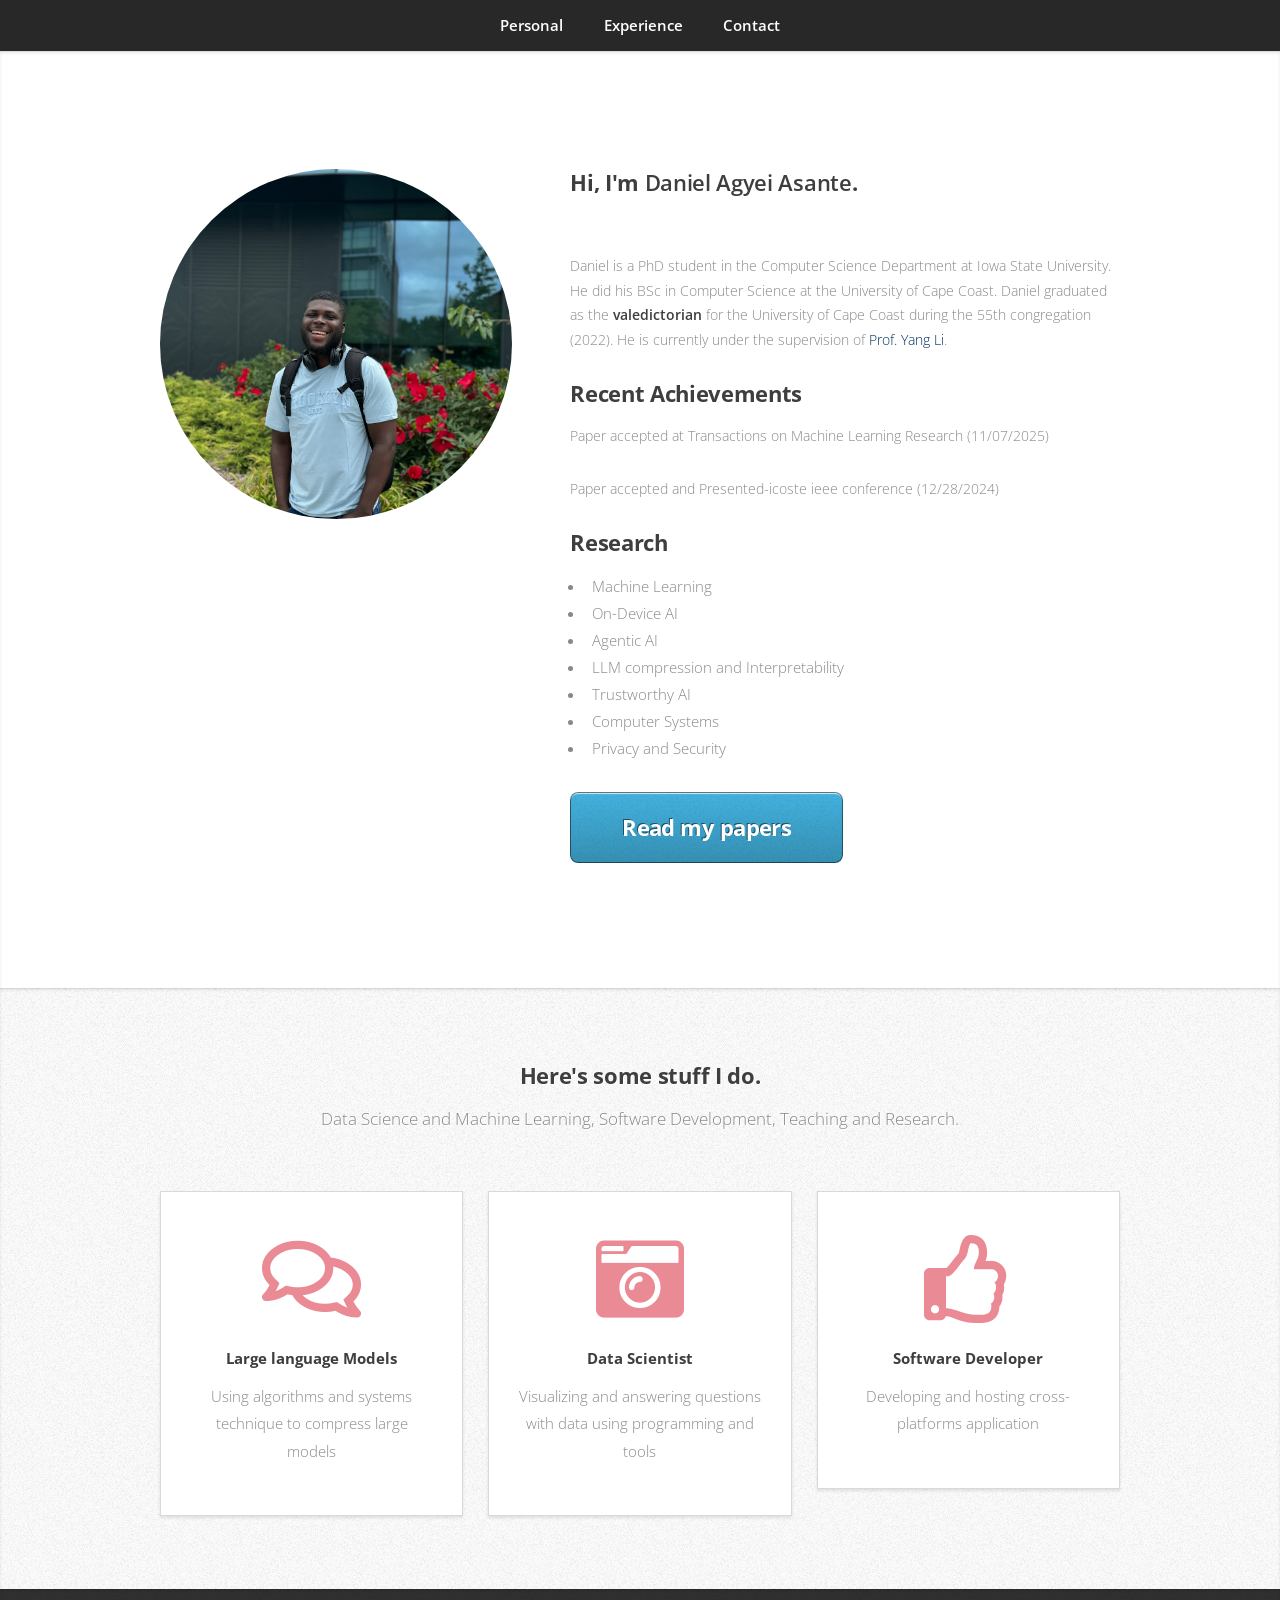
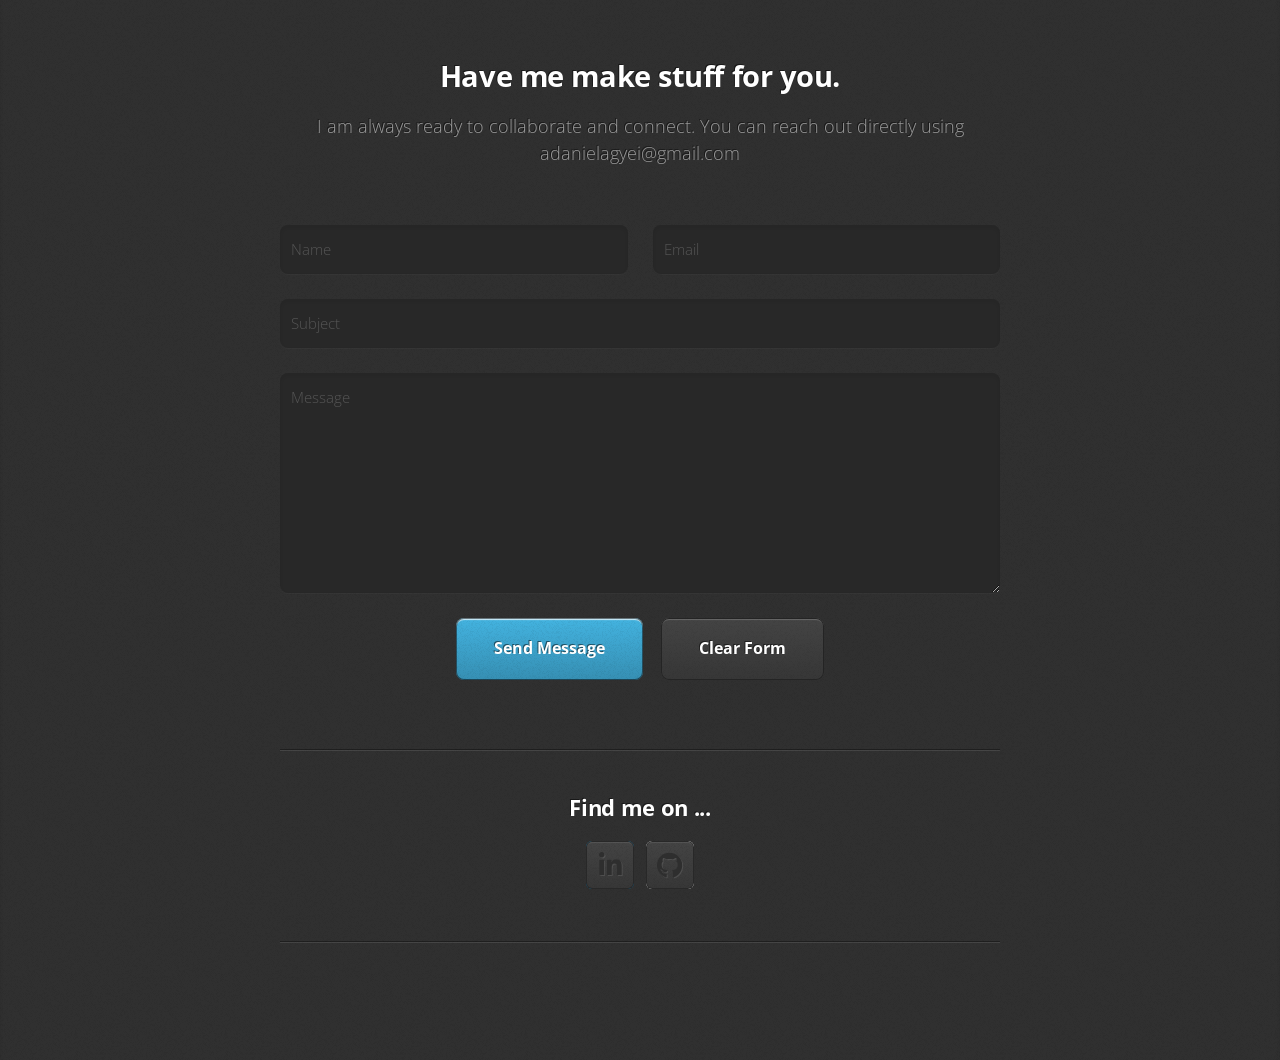
==== commit f8c06abb: "Update index.html" ====
--- a/index.html
+++ b/index.html
@@ -46,7 +46,7 @@
 							<p style="font-size: 14px;">
                                 Daniel is a PhD student in the Computer Science Department at Iowa State University. 
                                 He did his BSc in Computer Science at the University of Cape Coast. 
-                                Daniel graduated as the <strong>valedictorian </strong> for the University of Cape Coast during the 57th congregation (2022). 
+                                Daniel graduated as the <strong>valedictorian </strong> for the University of Cape Coast during the 55th congregation (2022). 
                                 He is currently under the supervision of 
                                 <a href="https://jerryyangli.github.io/" style="text-decoration: none; color: rgb(1, 48, 98);">Prof. Yang Li</a>.
                             </p>
@@ -243,3 +243,4 @@
 
 
 
+
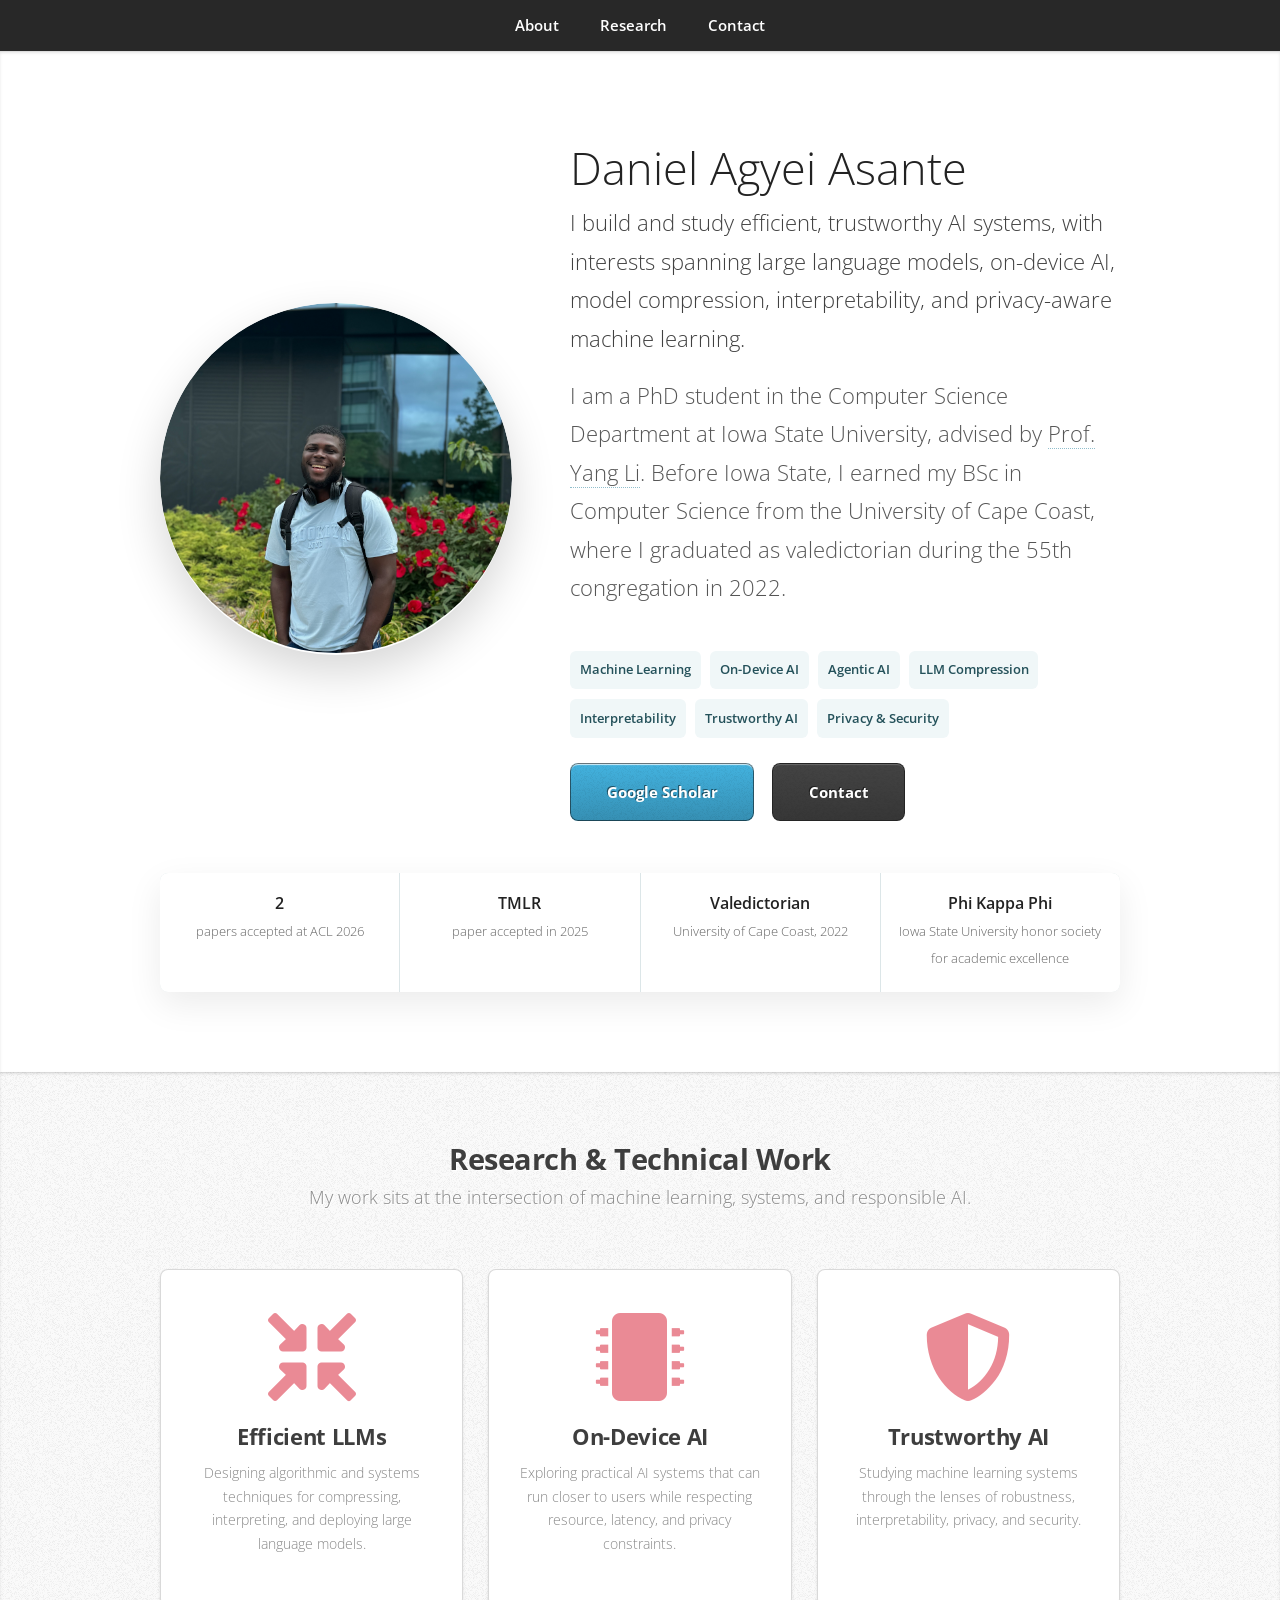
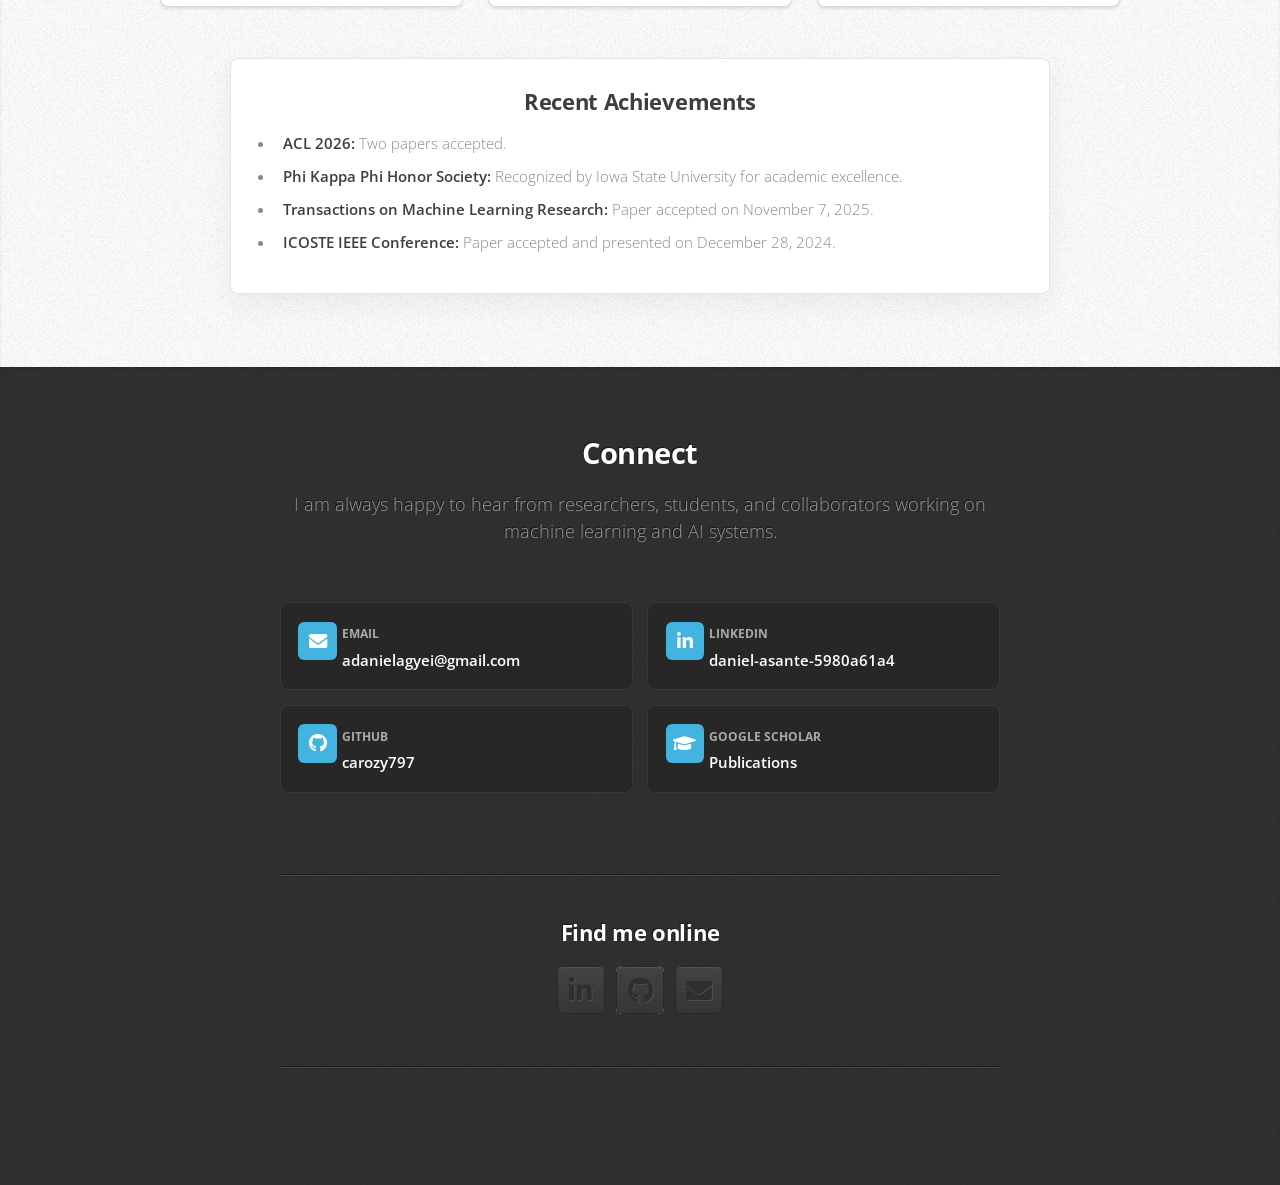
==== commit ba5bebea: "profile updated" ====
--- a/index.html
+++ b/index.html
@@ -6,229 +6,163 @@
 -->
 <html>
 	<head>
-		<title>Daniel Asante portfolio</title>
+		<title>Daniel Agyei Asante</title>
 		<meta charset="utf-8" />
 		<meta name="viewport" content="width=device-width, initial-scale=1, user-scalable=no" />
 		<link rel="stylesheet" href="assets/css/main.css" />
 	</head>
 	<body class="is-preload">
 
-		<!-- Nav -->
-			<nav id="nav">
-				<ul class="container">
-					<li><a href="#top">Personal</a></li>
-					<li><a href="#work">Experience</a></li>
-					<!-- <li><a href="#portfolio">Research</a></li> -->
-					<li><a href="#contact">Contact</a></li>
-				</ul>
-			</nav>
+		<!-- Nav -->
+			<nav id="nav">
+				<ul class="container">
+					<li><a href="#top">About</a></li>
+					<li><a href="#work">Research</a></li>
+					<li><a href="#contact">Contact</a></li>
+				</ul>
+			</nav>
 
 		<!-- Home -->
-			<article id="top" class="wrapper style1">
-				<div class="container">
-					<div class="row">
-                        <!-- <div class="col-4 col-5-large col-12-medium">
-                            <span class="image fit">
-                                <img src="images/daniel.jpg" alt="" style="width: 100%; max-height: 300px; object-fit: cover;" />
-                            </span>
-                        </div> -->
-                        <div class="col-4 col-5-large col-12-medium">
-                            <span class="image fit">
-                                <img src="images/daniel.jpg" alt="" class="responsive-img" />
-                            </span>
-                        </div>
-                        
-                        
-						<div class="col-8 col-7-large col-12-medium">
-							<header>
-								<h3>Hi, I'm <strong>Daniel Agyei Asante</strong>.</h3>
-							</header>
-							<p style="font-size: 14px;">
-                                Daniel is a PhD student in the Computer Science Department at Iowa State University. 
-                                He did his BSc in Computer Science at the University of Cape Coast. 
-                                Daniel graduated as the <strong>valedictorian </strong> for the University of Cape Coast during the 55th congregation (2022). 
-                                He is currently under the supervision of 
-                                <a href="https://jerryyangli.github.io/" style="text-decoration: none; color: rgb(1, 48, 98);">Prof. Yang Li</a>.
-                            </p>
-			    <h3>Recent Achievements</h3>
-				<p style="font-size: 14px;">Paper accepted at Transactions on Machine Learning Research (11/07/2025)</p>
-			    <p style="font-size: 14px;">Paper accepted and Presented-icoste ieee conference (12/28/2024)</p>
-                            
-                            <div>
-                                <h3>Research</h3>
-                                <ul>
-                                    <li>Machine Learning</li>
-									<li>On-Device AI</li>
-									<li>Agentic AI</li>
-                                    <li>LLM compression and Interpretability</li>
-                                    <li>Trustworthy AI</li>
-                                    <li>Computer Systems</li>
-                                    <li>Privacy and Security</li>
-                                </ul>
-                            </div>
-							<a href="https://scholar.google.com/citations?hl=en&user=nfJcPusAAAAJ" class="button large scrolly">Read my papers</a>
-						</div>
+			<article id="top" class="wrapper style1">
+				<div class="container">
+					<div class="row aln-middle">
+                        <div class="col-4 col-5-large col-12-medium">
+                            <span class="image fit profile-photo">
+                                <img src="images/daniel.jpg" alt="Daniel Agyei Asante" class="responsive-img" />
+                            </span>
+                        </div>
+						<div class="col-8 col-7-large col-12-medium">
+							<header class="intro-header">
+								<h1>Daniel Agyei Asante</h1>
+								<p class="lead">
+									I build and study efficient, trustworthy AI systems, with interests spanning
+									large language models, on-device AI, model compression, interpretability, and
+									privacy-aware machine learning.
+								</p>
+							</header>
+							<p class="bio">
+                                I am a PhD student in the Computer Science Department at Iowa State University,
+								advised by <a href="https://jerryyangli.github.io/">Prof. Yang Li</a>. Before Iowa
+								State, I earned my BSc in Computer Science from the University of Cape Coast, where
+								I graduated as valedictorian during the 55th congregation in 2022.
+                            </p>
+							<ul class="research-tags">
+								<li>Machine Learning</li>
+								<li>On-Device AI</li>
+								<li>Agentic AI</li>
+								<li>LLM Compression</li>
+								<li>Interpretability</li>
+								<li>Trustworthy AI</li>
+								<li>Privacy &amp; Security</li>
+							</ul>
+							<ul class="actions profile-actions">
+								<li><a href="https://scholar.google.com/citations?user=GO-Ri6sAAAAJ&amp;hl=en" class="button large">Google Scholar</a></li>
+								<li><a href="#contact" class="button alt large scrolly">Contact</a></li>
+							</ul>
+						</div>
+					</div>
+					<div class="achievement-strip">
+						<section>
+							<strong>2</strong>
+							<span>papers accepted at ACL 2026</span>
+						</section>
+						<section>
+							<strong>TMLR</strong>
+							<span>paper accepted in 2025</span>
+						</section>
+						<section>
+							<strong>Valedictorian</strong>
+							<span>University of Cape Coast, 2022</span>
+						</section>
+						<section>
+							<strong>Phi Kappa Phi</strong>
+							<span>Iowa State University honor society for academic excellence</span>
+						</section>
+					</div>
+				</div>
+			</article>
+
+		<!-- Work -->
+			<article id="work" class="wrapper style2">
+				<div class="container">
+					<header>
+						<h2>Research &amp; Technical Work</h2>
+						<p>My work sits at the intersection of machine learning, systems, and responsible AI.</p>
+					</header>
+					<div class="row aln-center">
+						<div class="col-4 col-6-medium col-12-small">
+							<section class="box style1">
+								<span class="icon solid featured fa-compress-arrows-alt"></span>
+								<h3>Efficient LLMs</h3>
+								<p>Designing algorithmic and systems techniques for compressing, interpreting, and deploying large language models.</p>
+							</section>
+						</div>
+						<div class="col-4 col-6-medium col-12-small">
+							<section class="box style1">
+								<span class="icon solid featured fa-microchip"></span>
+								<h3>On-Device AI</h3>
+								<p>Exploring practical AI systems that can run closer to users while respecting resource, latency, and privacy constraints.</p>
+							</section>
+						</div>
+						<div class="col-4 col-6-medium col-12-small">
+							<section class="box style1">
+								<span class="icon solid featured fa-shield-alt"></span>
+								<h3>Trustworthy AI</h3>
+								<p>Studying machine learning systems through the lenses of robustness, interpretability, privacy, and security.</p>
+							</section>
+						</div>
+					</div>
+					<div class="timeline">
+						<h3>Recent Achievements</h3>
+						<ul>
+							<li><strong>ACL 2026:</strong> Two papers accepted.</li>
+							<li><strong>Phi Kappa Phi Honor Society:</strong> Recognized by Iowa State University for academic excellence.</li>
+							<li><strong>Transactions on Machine Learning Research:</strong> Paper accepted on November 7, 2025.</li>
+							<li><strong>ICOSTE IEEE Conference:</strong> Paper accepted and presented on December 28, 2024.</li>
+						</ul>
+					</div>
+				</div>
+			</article>
+
+		<!-- Contact -->
+			<article id="contact" class="wrapper style4">
+				<div class="container medium">
+					<header>
+						<h2>Connect</h2>
+						<p>I am always happy to hear from researchers, students, and collaborators working on machine learning and AI systems.</p>
+					</header>
+					<div class="contact-panel">
+						<a href="mailto:adanielagyei@gmail.com" class="contact-card icon solid fa-envelope">
+							<span>Email</span>
+							<strong>adanielagyei@gmail.com</strong>
+						</a>
+						<a href="http://linkedin.com/in/daniel-asante-5980a61a4" class="contact-card icon brands fa-linkedin-in">
+							<span>LinkedIn</span>
+							<strong>daniel-asante-5980a61a4</strong>
+						</a>
+						<a href="https://github.com/carozy797" class="contact-card icon brands fa-github">
+							<span>GitHub</span>
+							<strong>carozy797</strong>
+						</a>
+						<a href="https://scholar.google.com/citations?user=GO-Ri6sAAAAJ&amp;hl=en" class="contact-card icon solid fa-graduation-cap">
+							<span>Google Scholar</span>
+							<strong>Publications</strong>
+						</a>
+					</div>
+					<div class="row">
+						<div class="col-12">
+							<hr />
+							<h3>Find me online</h3>
+							<ul class="social">
+								<li><a href="http://linkedin.com/in/daniel-asante-5980a61a4" class="icon brands fa-linkedin-in"><span class="label">LinkedIn</span></a></li>
+								<li><a href="https://github.com/carozy797" class="icon brands fa-github"><span class="label">Github</span></a></li>
+								<li><a href="mailto:adanielagyei@gmail.com" class="icon solid fa-envelope"><span class="label">Email</span></a></li>
+							</ul>
+							<hr />
+						</div>
 					</div>
-				</div>
-			</article>
-
-		<!-- Work -->
-			<article id="work" class="wrapper style2">
-				<div class="container">
-					<header>
-						<h3>Here's some stuff I do.</h3>
-						<p style="font-size: 17px;"> Data Science and Machine Learning, Software Development, Teaching and Research.</p>
-					</header>
-					<div class="row aln-center">
-						<div class="col-4 col-6-medium col-12-small">
-							<section class="box style1">
-								<span class="icon featured fa-comments"></span>
-								<h4>Large language Models</h4>
-								<p>Using algorithms and systems technique to compress large models </p>
-							</section>
-						</div>
-						<div class="col-4 col-6-medium col-12-small">
-							<section class="box style1">
-								<span class="icon solid featured fa-camera-retro"></span>
-								<h4>Data Scientist</h4>
-								<p>Visualizing and answering questions with data using programming and tools</p>
-							</section>
-						</div>
-						<div class="col-4 col-6-medium col-12-small">
-							<section class="box style1">
-								<span class="icon featured fa-thumbs-up"></span>
-								<h4>Software Developer</h4>
-								<p>Developing and hosting cross-platforms application</p>
-							</section>
-						</div>
-					</div>
-					 
-				</div>
-			</article>
-
-		<!-- Portfolio
-			<article id="portfolio" class="wrapper style3">
-				<div class="container">
-					<header>
-						<h2>Here’s some stuff I made recently.</h2>
-						<p>Proin odio consequat  sapien vestibulum consequat lorem dolore feugiat.</p>
-					</header>
-					<div class="row">
-						<div class="col-4 col-6-medium col-12-small">
-							<article class="box style2">
-								<a href="#" class="image featured"><img src="images/pic01.jpg" alt="" /></a>
-								<h3><a href="#">Magna feugiat</a></h3>
-								<p>Ornare nulla proin odio consequat.</p>
-							</article>
-						</div>
-						<div class="col-4 col-6-medium col-12-small">
-							<article class="box style2">
-								<a href="#" class="image featured"><img src="images/pic02.jpg" alt="" /></a>
-								<h3><a href="#">Veroeros primis</a></h3>
-								<p>Ornare nulla proin odio consequat.</p>
-							</article>
-						</div>
-						<div class="col-4 col-6-medium col-12-small">
-							<article class="box style2">
-								<a href="#" class="image featured"><img src="images/pic03.jpg" alt="" /></a>
-								<h3><a href="#">Lorem ipsum</a></h3>
-								<p>Ornare nulla proin odio consequat.</p>
-							</article>
-						</div>
-						<div class="col-4 col-6-medium col-12-small">
-							<article class="box style2">
-								<a href="#" class="image featured"><img src="images/pic04.jpg" alt="" /></a>
-								<h3><a href="#">Tempus dolore</a></h3>
-								<p>Ornare nulla proin odio consequat.</p>
-							</article>
-						</div>
-						<div class="col-4 col-6-medium col-12-small">
-							<article class="box style2">
-								<a href="#" class="image featured"><img src="images/pic05.jpg" alt="" /></a>
-								<h3><a href="#">Feugiat aliquam</a></h3>
-								<p>Ornare nulla proin odio consequat.</p>
-							</article>
-						</div>
-						<div class="col-4 col-6-medium col-12-small">
-							<article class="box style2">
-								<a href="#" class="image featured"><img src="images/pic06.jpg" alt="" /></a>
-								<h3><a href="#">Sed amet ornare</a></h3>
-								<p>Ornare nulla proin odio consequat.</p>
-							</article>
-						</div>
-					</div>
-					<footer>
-						<p>Lorem ipsum dolor sit sapien vestibulum ipsum primis?</p>
-						<a href="#contact" class="button large scrolly">Get in touch with me</a>
-					</footer>
-				</div>
-			</article> -->
-
-		<!-- Contact -->
-			<article id="contact" class="wrapper style4">
-				<div class="container medium">
-					<header>
-						<h2>Have me make stuff for you.</h2>
-						<p>I am always ready to collaborate and connect. You can reach out directly using adanielagyei@gmail.com </p>
-					</header>
-					<div class="row">
-						<div class="col-12">
-							<form method="post" action="#">
-								<div class="row">
-									<div class="col-6 col-12-small">
-										<input type="text" name="name" id="name" placeholder="Name" />
-									</div>
-									<div class="col-6 col-12-small">
-										<input type="text" name="email" id="email" placeholder="Email" />
-									</div>
-									<div class="col-12">
-										<input type="text" name="subject" id="subject" placeholder="Subject" />
-									</div>
-									<div class="col-12">
-										<textarea name="message" id="message" placeholder="Message"></textarea>
-									</div>
-									<div class="col-12">
-										<ul class="actions">
-											<li><input type="submit" value="Send Message" /></li>
-											<li><input type="reset" value="Clear Form" class="alt" /></li>
-										</ul>
-									</div>
-								</div>
-							</form>
-						</div>
-						<div class="col-12">
-							<hr />
-							<h3>Find me on ...</h3>
-							<ul class="social">
-								<!-- <li><a href="#" class="icon brands fa-twitter"><span class="label">Twitter</span></a></li> -->
-								<!-- <li><a href="#" class="icon brands fa-facebook-f"><span class="label">Facebook</span></a></li> -->
-								<!-- <li><a href="#" class="icon brands fa-dribbble"><span class="label">Dribbble</span></a></li> -->
-								<li><a href="http://linkedin.com/in/daniel-asante-5980a61a4" class="icon brands fa-linkedin-in"><span class="label">LinkedIn</span></a></li>
-								<!-- <li><a href="#" class="icon brands fa-tumblr"><span class="label">Tumblr</span></a></li> -->
-								<!-- <li><a href="#" class="icon brands fa-google-plus"><span class="label">Google+</span></a></li> -->
-								<li><a href="https://github.com/carozy797" class="icon brands fa-github"><span class="label">Github</span></a></li>
-								<!--
-								<li><a href="#" class="icon solid fa-rss"><span>RSS</span></a></li>
-								<li><a href="#" class="icon brands fa-instagram"><span>Instagram</span></a></li>
-								<li><a href="#" class="icon brands fa-foursquare"><span>Foursquare</span></a></li>
-								<li><a href="#" class="icon brands fa-skype"><span>Skype</span></a></li>
-								<li><a href="#" class="icon brands fa-soundcloud"><span>Soundcloud</span></a></li>
-								<li><a href="#" class="icon brands fa-youtube"><span>YouTube</span></a></li>
-								<li><a href="#" class="icon brands fa-blogger"><span>Blogger</span></a></li>
-								<li><a href="#" class="icon brands fa-flickr"><span>Flickr</span></a></li>
-								<li><a href="#" class="icon brands fa-vimeo"><span>Vimeo</span></a></li>
-								-->
-							</ul>
-							<hr />
-						</div>
-					</div>
-					<!-- <footer>
-						<ul id="copyright">
-							<li>&copy; Untitled. All rights reserved.</li><li>Design: <a href="http://html5up.net">HTML5 UP</a></li>
-						</ul>
-					</footer> -->
-				</div>
-			</article>
+				</div>
+			</article>
 
 		<!-- Scripts -->
 			<script src="assets/js/jquery.min.js"></script>
@@ -244,3 +178,4 @@
 
 
 
+
--- a/assets/css/main.css
+++ b/assets/css/main.css
@@ -96,7 +96,6 @@
 			-ms-transition: none !important;
 			transition: none !important;
 		}
-
 	body, input, textarea, select {
 		font-family: 'Open Sans', sans-serif;
 		line-height: 1.85em;
@@ -2449,11 +2448,281 @@
 		max-height: 350px; /* Optional: Prevents the image from getting too tall */
 		object-fit: cover;
 	}
-	
 	/* Media query for smaller screens */
 	@media (max-width: 768px) {
 		.responsive-img {
 			max-height: 200px; /* Adjust for smaller screens */
 		}
 	}
-	+
+/* Academic profile refinements */
+
+	#top {
+		padding-top: 5.25em;
+		padding-bottom: 5.5em;
+		text-align: left;
+	}
+
+	#top .container {
+		max-width: calc(100% - 64px);
+	}
+
+	.profile-photo {
+		border-radius: 8px;
+		overflow: hidden;
+		box-shadow: 0 18px 45px rgba(0, 0, 0, 0.16);
+	}
+
+	.profile-photo img {
+		aspect-ratio: 4 / 5;
+	}
+
+	.intro-header {
+		margin-bottom: 1.25em;
+	}
+
+	.intro-header h1 {
+		margin: 0.1em 0 0.25em 0;
+		font-size: 3.1em;
+		line-height: 1.05;
+		letter-spacing: 0;
+		color: #222;
+	}
+
+	.eyebrow {
+		margin: 0;
+		font-size: 0.8em;
+		font-weight: 700;
+		letter-spacing: 0.08em;
+		text-transform: uppercase;
+		color: #0b6f8f;
+	}
+
+	.lead {
+		margin: 0;
+		font-size: 1.22em;
+		line-height: 1.55;
+		color: #414141;
+	}
+
+	.bio {
+		font-size: 1em;
+		line-height: 1.75;
+		color: #555;
+	}
+
+	.bio a {
+		color: #0b6f8f;
+		text-decoration: none;
+		border-bottom: dotted 1px rgba(11, 111, 143, 0.45);
+	}
+
+	.research-tags {
+		display: flex;
+		flex-wrap: wrap;
+		gap: 0.65em;
+		margin: 1.5em 0 1.75em 0;
+		padding: 0;
+		list-style: none;
+	}
+
+	.research-tags li {
+		padding: 0.45em 0.75em;
+		border-radius: 6px;
+		background: #f0f7f8;
+		color: #24515a;
+		font-size: 0.88em;
+		font-weight: 600;
+	}
+
+	.profile-actions {
+		margin-bottom: 0;
+	}
+
+	.profile-actions .button {
+		font-size: 1.05em;
+		letter-spacing: 0;
+	}
+
+	.achievement-strip {
+		display: grid;
+		grid-template-columns: repeat(4, minmax(0, 1fr));
+		gap: 1px;
+		margin-top: 3em;
+		overflow: hidden;
+		border-radius: 8px;
+		background: #dce6e8;
+		box-shadow: 0 12px 35px rgba(0, 0, 0, 0.08);
+		text-align: center;
+	}
+
+	.achievement-strip section {
+		margin: 0;
+		padding: 1.35em 1em;
+		background: #fff;
+	}
+
+	.achievement-strip strong,
+	.achievement-strip span {
+		display: block;
+	}
+
+	.achievement-strip strong {
+		color: #222;
+		font-size: 1.12em;
+		line-height: 1.2;
+	}
+
+	.achievement-strip span {
+		margin-top: 0.35em;
+		color: #666;
+		font-size: 0.92em;
+	}
+
+	#work {
+		letter-spacing: 0;
+	}
+
+	#work header h2 {
+		margin-bottom: 0.35em;
+	}
+
+	#work .box.style1 {
+		height: 100%;
+		border-radius: 8px;
+	}
+
+	#work .box.style1 p {
+		font-size: 0.98em;
+		line-height: 1.65;
+	}
+
+	.timeline {
+		max-width: 820px;
+		margin: 3.5em auto 0 auto;
+		padding: 2em;
+		border-radius: 8px;
+		background: #fff;
+		box-shadow: inset 0px 0px 0px 1px rgba(0, 0, 0, 0.1), 0 10px 30px rgba(0, 0, 0, 0.06);
+		text-align: left;
+	}
+
+	.timeline h3 {
+		margin-bottom: 0.8em;
+		text-align: center;
+	}
+
+	.timeline ul {
+		margin: 0;
+		padding-left: 1.1em;
+	}
+
+	.timeline li {
+		margin: 0.65em 0;
+		line-height: 1.6;
+	}
+
+	.contact-panel {
+		display: grid;
+		grid-template-columns: repeat(2, minmax(0, 1fr));
+		gap: 1em;
+		margin: 2em 0 2.5em 0;
+		text-align: left;
+	}
+
+	.contact-card {
+		position: relative;
+		display: block;
+		min-height: 6em;
+		padding: 1.2em 1.2em 1.2em 4.2em;
+		border-radius: 8px;
+		background: #272727;
+		box-shadow: inset 0 0 0 1px rgba(255, 255, 255, 0.08);
+		color: #ddd !important;
+		text-decoration: none;
+		text-shadow: none;
+	}
+
+	.contact-card:before {
+		position: absolute;
+		top: 1.05em;
+		left: 1em;
+		width: 2.1em;
+		height: 2.1em;
+		border-radius: 6px;
+		background: #43B3E0;
+		color: #fff;
+		line-height: 2.1em;
+		text-align: center;
+	}
+
+	.contact-card span,
+	.contact-card strong {
+		display: block;
+	}
+
+	.contact-card span {
+		color: #aaa;
+		font-size: 0.85em;
+		font-weight: 700;
+		text-transform: uppercase;
+	}
+
+	.contact-card strong {
+		margin-top: 0.25em;
+		color: #fff;
+		font-size: 1em;
+		line-height: 1.35;
+		overflow-wrap: anywhere;
+	}
+
+	.contact-card:hover {
+		background: #2f2f2f;
+	}
+
+	@media screen and (max-width: 980px) {
+		#top {
+			padding-top: 4.5em;
+			text-align: center;
+		}
+
+		.research-tags,
+		.profile-actions {
+			justify-content: center;
+		}
+
+		.intro-header h1 {
+			font-size: 2.5em;
+		}
+
+		.achievement-strip {
+			grid-template-columns: repeat(2, minmax(0, 1fr));
+		}
+	}
+
+	@media screen and (max-width: 736px) {
+		#top .container {
+			max-width: calc(100% - 30px);
+		}
+
+		.intro-header h1 {
+			font-size: 2.1em;
+		}
+
+		.lead {
+			font-size: 1.05em;
+		}
+
+		.achievement-strip,
+		.contact-panel {
+			grid-template-columns: 1fr;
+		}
+
+		.achievement-strip {
+			margin-top: 2.5em;
+		}
+
+		.timeline {
+			padding: 1.4em;
+		}
+	}
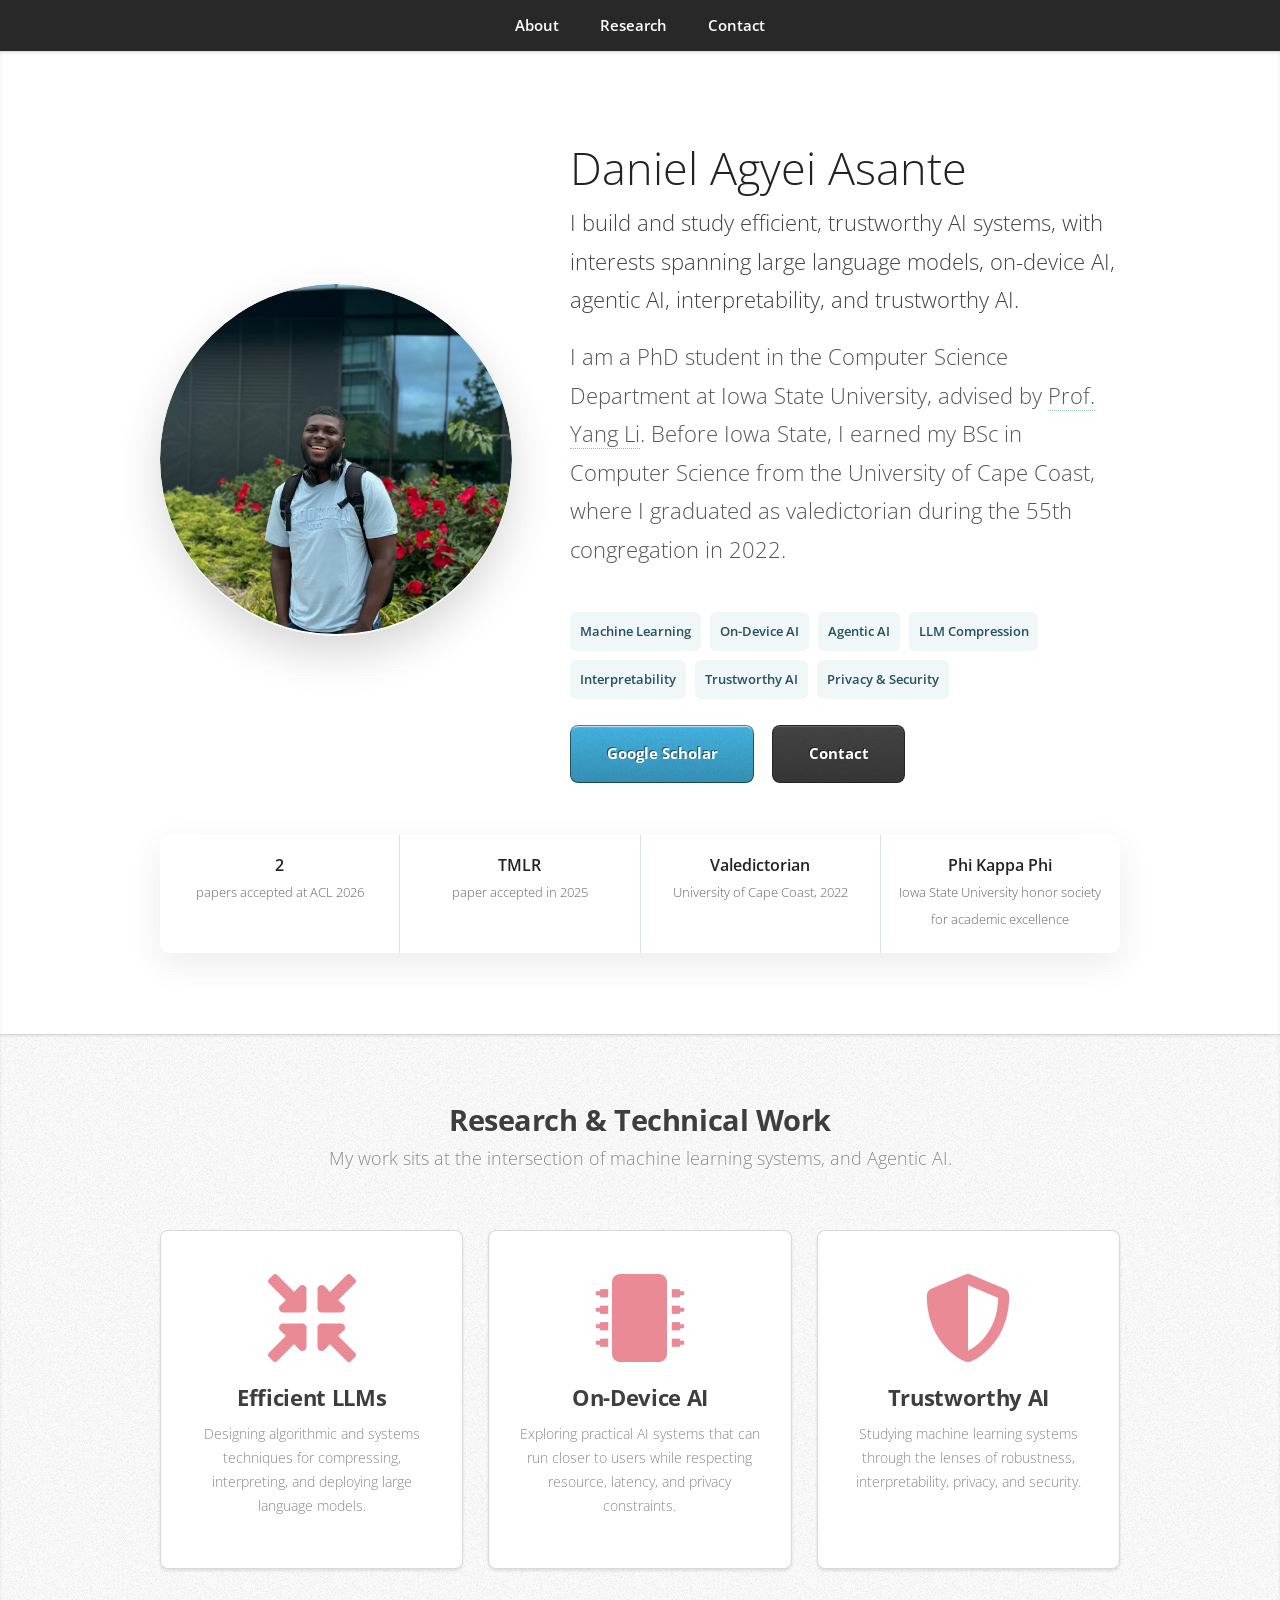
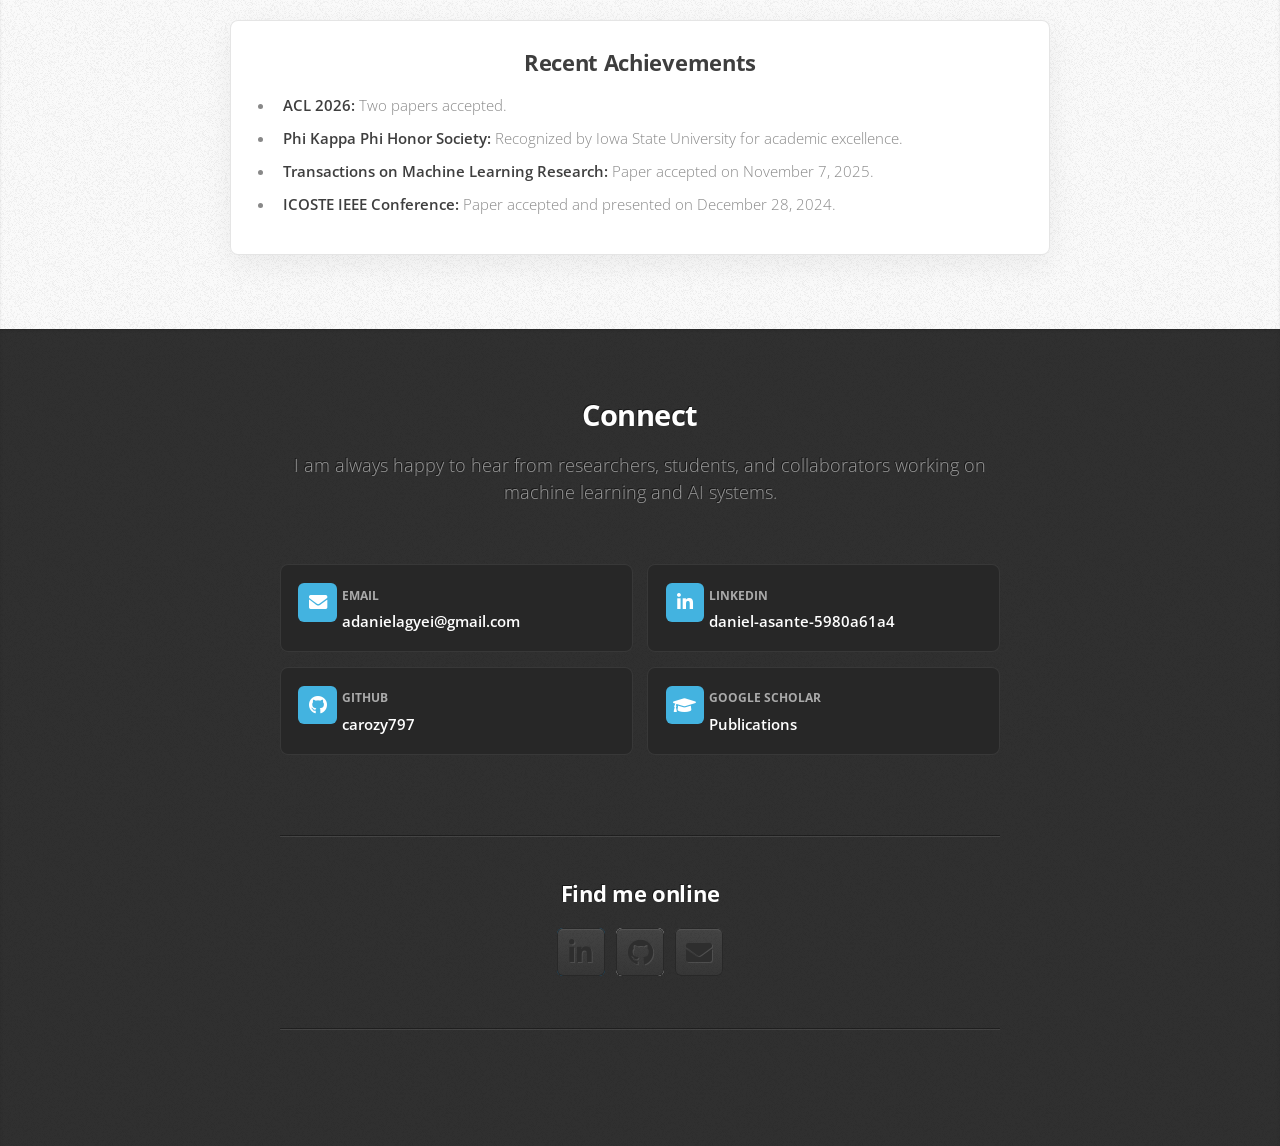
==== commit cd8e696c: "profile update done" ====
--- a/index.html
+++ b/index.html
@@ -1,18 +1,18 @@
-<!DOCTYPE HTML>
-<!--
-	Miniport by HTML5 UP
-	html5up.net | @ajlkn
-	Free for personal and commercial use under the CCA 3.0 license (html5up.net/license)
--->
-<html>
-	<head>
+<!DOCTYPE HTML>
+<!--
+	Miniport by HTML5 UP
+	html5up.net | @ajlkn
+	Free for personal and commercial use under the CCA 3.0 license (html5up.net/license)
+-->
+<html>
+	<head>
 		<title>Daniel Agyei Asante</title>
-		<meta charset="utf-8" />
-		<meta name="viewport" content="width=device-width, initial-scale=1, user-scalable=no" />
-		<link rel="stylesheet" href="assets/css/main.css" />
-	</head>
-	<body class="is-preload">
-
+		<meta charset="utf-8" />
+		<meta name="viewport" content="width=device-width, initial-scale=1, user-scalable=no" />
+		<link rel="stylesheet" href="assets/css/main.css" />
+	</head>
+	<body class="is-preload">
+
 		<!-- Nav -->
 			<nav id="nav">
 				<ul class="container">
@@ -21,8 +21,8 @@
 					<li><a href="#contact">Contact</a></li>
 				</ul>
 			</nav>
-
-		<!-- Home -->
+
+		<!-- Home -->
 			<article id="top" class="wrapper style1">
 				<div class="container">
 					<div class="row aln-middle">
@@ -36,8 +36,8 @@
 								<h1>Daniel Agyei Asante</h1>
 								<p class="lead">
 									I build and study efficient, trustworthy AI systems, with interests spanning
-									large language models, on-device AI, model compression, interpretability, and
-									privacy-aware machine learning.
+									large language models, on-device AI, agentic AI, interpretability, and
+									trustworthy AI.
 								</p>
 							</header>
 							<p class="bio">
@@ -87,7 +87,7 @@
 				<div class="container">
 					<header>
 						<h2>Research &amp; Technical Work</h2>
-						<p>My work sits at the intersection of machine learning, systems, and responsible AI.</p>
+						<p>My work sits at the intersection of machine learning systems, and Agentic AI.</p>
 					</header>
 					<div class="row aln-center">
 						<div class="col-4 col-6-medium col-12-small">
@@ -123,7 +123,7 @@
 					</div>
 				</div>
 			</article>
-
+
 		<!-- Contact -->
 			<article id="contact" class="wrapper style4">
 				<div class="container medium">
@@ -160,22 +160,22 @@
 							</ul>
 							<hr />
 						</div>
-					</div>
+					</div>
 				</div>
 			</article>
-
-		<!-- Scripts -->
-			<script src="assets/js/jquery.min.js"></script>
-			<script src="assets/js/jquery.scrolly.min.js"></script>
-			<script src="assets/js/browser.min.js"></script>
-			<script src="assets/js/breakpoints.min.js"></script>
-			<script src="assets/js/util.js"></script>
-			<script src="assets/js/main.js"></script>
-
-	</body>
-</html>
-
-
-
-
-
+
+		<!-- Scripts -->
+			<script src="assets/js/jquery.min.js"></script>
+			<script src="assets/js/jquery.scrolly.min.js"></script>
+			<script src="assets/js/browser.min.js"></script>
+			<script src="assets/js/breakpoints.min.js"></script>
+			<script src="assets/js/util.js"></script>
+			<script src="assets/js/main.js"></script>
+
+	</body>
+</html>
+
+
+
+
+
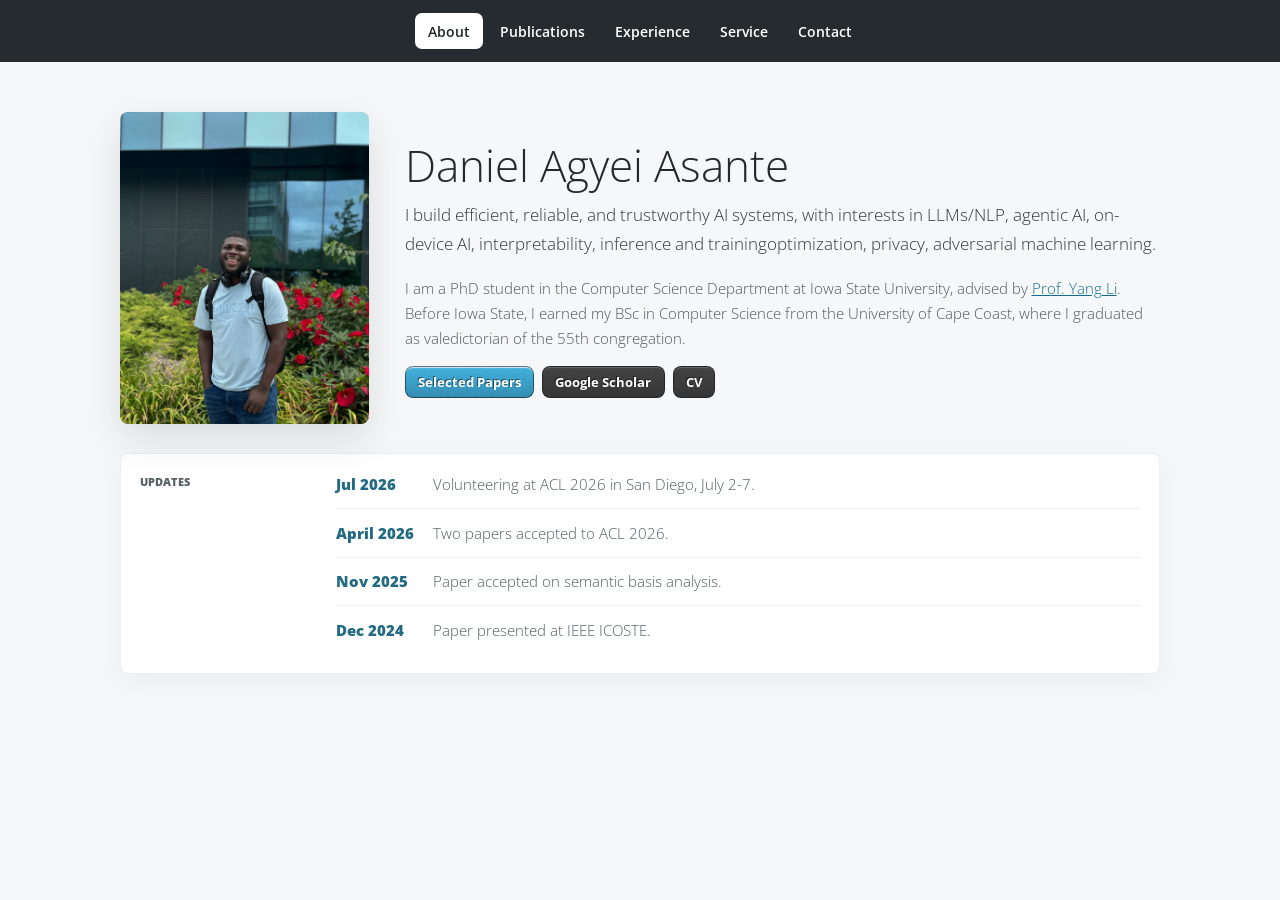
==== commit 49d0a17b: "new updates June 2" ====
--- a/index.html
+++ b/index.html
@@ -1,181 +1,92 @@
 <!DOCTYPE HTML>
-<!--
-	Miniport by HTML5 UP
-	html5up.net | @ajlkn
-	Free for personal and commercial use under the CCA 3.0 license (html5up.net/license)
--->
 <html>
 	<head>
 		<title>Daniel Agyei Asante</title>
 		<meta charset="utf-8" />
-		<meta name="viewport" content="width=device-width, initial-scale=1, user-scalable=no" />
+		<meta name="viewport" content="width=device-width, initial-scale=1" />
 		<link rel="stylesheet" href="assets/css/main.css" />
 	</head>
-	<body class="is-preload">
+	<body class="is-preload academic-profile">
 
-		<!-- Nav -->
-			<nav id="nav">
-				<ul class="container">
-					<li><a href="#top">About</a></li>
-					<li><a href="#work">Research</a></li>
-					<li><a href="#contact">Contact</a></li>
-				</ul>
-			</nav>
+		<nav id="nav">
+			<ul class="container site-nav">
+				<li><a href="index.html" class="active">About</a></li>
+				<li><a href="publications.html">Publications</a></li>
+				<li><a href="experience.html">Experience</a></li>
+				<li><a href="service.html">Service</a></li>
+				<li><a href="contact.html">Contact</a></li>
+			</ul>
+		</nav>
 
-		<!-- Home -->
-			<article id="top" class="wrapper style1">
+		<main>
+			<section class="page-shell home-shell">
 				<div class="container">
-					<div class="row aln-middle">
-                        <div class="col-4 col-5-large col-12-medium">
-                            <span class="image fit profile-photo">
-                                <img src="images/daniel.jpg" alt="Daniel Agyei Asante" class="responsive-img" />
-                            </span>
-                        </div>
-						<div class="col-8 col-7-large col-12-medium">
-							<header class="intro-header">
-								<h1>Daniel Agyei Asante</h1>
-								<p class="lead">
-									I build and study efficient, trustworthy AI systems, with interests spanning
-									large language models, on-device AI, agentic AI, interpretability, and
-									trustworthy AI.
-								</p>
-							</header>
-							<p class="bio">
-                                I am a PhD student in the Computer Science Department at Iowa State University,
+					<div class="hero-grid">
+						<div class="hero-photo">
+							<img src="images/daniel.jpg" alt="Daniel Agyei Asante" />
+						</div>
+						<div class="hero-copy">
+							<h1>Daniel Agyei Asante</h1>
+							<p class="lead">
+								I build efficient, reliable, and trustworthy AI systems, with interests in LLMs/NLP, agentic AI, on-device AI, interpretability, inference and trainingoptimization, privacy, adversarial machine learning.
+							</p>
+							<p>
+								I am a PhD student in the Computer Science Department at Iowa State University,
 								advised by <a href="https://jerryyangli.github.io/">Prof. Yang Li</a>. Before Iowa
 								State, I earned my BSc in Computer Science from the University of Cape Coast, where
-								I graduated as valedictorian during the 55th congregation in 2022.
-                            </p>
-							<ul class="research-tags">
-								<li>Machine Learning</li>
-								<li>On-Device AI</li>
-								<li>Agentic AI</li>
-								<li>LLM Compression</li>
-								<li>Interpretability</li>
-								<li>Trustworthy AI</li>
-								<li>Privacy &amp; Security</li>
-							</ul>
-							<ul class="actions profile-actions">
-								<li><a href="https://scholar.google.com/citations?user=GO-Ri6sAAAAJ&amp;hl=en" class="button large">Google Scholar</a></li>
-								<li><a href="#contact" class="button alt large scrolly">Contact</a></li>
-							</ul>
+								I graduated as valedictorian of the 55th congregation.
+							</p>
+							<div class="button-row">
+								<a href="publications.html" class="button">Selected Papers</a>
+								<a href="https://scholar.google.com/citations?user=GO-Ri6sAAAAJ&amp;hl=en" class="button alt">Google Scholar</a>
+								<a href="assets/Daniel_Asante_CV.pdf" class="button alt">CV</a>
+							</div>
 						</div>
 					</div>
-					<div class="achievement-strip">
+
+					<!-- <div class="metric-grid">
 						<section>
 							<strong>2</strong>
-							<span>papers accepted at ACL 2026</span>
+							<span>ACL 2026 papers</span>
 						</section>
 						<section>
 							<strong>TMLR</strong>
-							<span>paper accepted in 2025</span>
+							<span>accepted paper in 2025</span>
 						</section>
 						<section>
-							<strong>Valedictorian</strong>
-							<span>University of Cape Coast, 2022</span>
+							<strong>4.0/4.0</strong>
+							<span>PhD CGPA</span>
 						</section>
 						<section>
-							<strong>Phi Kappa Phi</strong>
-							<span>Iowa State University honor society for academic excellence</span>
+							<strong>1/905</strong>
+							<span>senior-year rank at UCC</span>
 						</section>
-					</div>
+					</div> -->
+
+					<section class="content-panel home-news">
+						<div class="section-heading">
+							<p class="eyebrow">Updates</p>
+							<!-- <h2>News</h2> -->
+						</div>
+						<div class="news-body">
+							<ul class="news-list">
+								<!-- <li><time>Jul 2026</time><span>Selected as a NeurIPS 2026 reviewer.</span></li> -->
+								<li><time>Jul 2026</time><span>Volunteering at ACL 2026 in San Diego, July 2-7.</span></li>
+								<li><time>April 2026</time><span>Two papers accepted to ACL 2026.</span></li>
+								<li><time>Nov 2025</time><span>Paper accepted on semantic basis analysis.</span></li>
+								<li><time>Dec 2024</time><span>Paper presented at IEEE ICOSTE.</span></li>
+							</ul>
+						</div>
+					</section>
 				</div>
-			</article>
+			</section>
+		</main>
 
-		<!-- Work -->
-			<article id="work" class="wrapper style2">
-				<div class="container">
-					<header>
-						<h2>Research &amp; Technical Work</h2>
-						<p>My work sits at the intersection of machine learning systems, and Agentic AI.</p>
-					</header>
-					<div class="row aln-center">
-						<div class="col-4 col-6-medium col-12-small">
-							<section class="box style1">
-								<span class="icon solid featured fa-compress-arrows-alt"></span>
-								<h3>Efficient LLMs</h3>
-								<p>Designing algorithmic and systems techniques for compressing, interpreting, and deploying large language models.</p>
-							</section>
-						</div>
-						<div class="col-4 col-6-medium col-12-small">
-							<section class="box style1">
-								<span class="icon solid featured fa-microchip"></span>
-								<h3>On-Device AI</h3>
-								<p>Exploring practical AI systems that can run closer to users while respecting resource, latency, and privacy constraints.</p>
-							</section>
-						</div>
-						<div class="col-4 col-6-medium col-12-small">
-							<section class="box style1">
-								<span class="icon solid featured fa-shield-alt"></span>
-								<h3>Trustworthy AI</h3>
-								<p>Studying machine learning systems through the lenses of robustness, interpretability, privacy, and security.</p>
-							</section>
-						</div>
-					</div>
-					<div class="timeline">
-						<h3>Recent Achievements</h3>
-						<ul>
-							<li><strong>ACL 2026:</strong> Two papers accepted.</li>
-							<li><strong>Phi Kappa Phi Honor Society:</strong> Recognized by Iowa State University for academic excellence.</li>
-							<li><strong>Transactions on Machine Learning Research:</strong> Paper accepted on November 7, 2025.</li>
-							<li><strong>ICOSTE IEEE Conference:</strong> Paper accepted and presented on December 28, 2024.</li>
-						</ul>
-					</div>
-				</div>
-			</article>
-
-		<!-- Contact -->
-			<article id="contact" class="wrapper style4">
-				<div class="container medium">
-					<header>
-						<h2>Connect</h2>
-						<p>I am always happy to hear from researchers, students, and collaborators working on machine learning and AI systems.</p>
-					</header>
-					<div class="contact-panel">
-						<a href="mailto:adanielagyei@gmail.com" class="contact-card icon solid fa-envelope">
-							<span>Email</span>
-							<strong>adanielagyei@gmail.com</strong>
-						</a>
-						<a href="http://linkedin.com/in/daniel-asante-5980a61a4" class="contact-card icon brands fa-linkedin-in">
-							<span>LinkedIn</span>
-							<strong>daniel-asante-5980a61a4</strong>
-						</a>
-						<a href="https://github.com/carozy797" class="contact-card icon brands fa-github">
-							<span>GitHub</span>
-							<strong>carozy797</strong>
-						</a>
-						<a href="https://scholar.google.com/citations?user=GO-Ri6sAAAAJ&amp;hl=en" class="contact-card icon solid fa-graduation-cap">
-							<span>Google Scholar</span>
-							<strong>Publications</strong>
-						</a>
-					</div>
-					<div class="row">
-						<div class="col-12">
-							<hr />
-							<h3>Find me online</h3>
-							<ul class="social">
-								<li><a href="http://linkedin.com/in/daniel-asante-5980a61a4" class="icon brands fa-linkedin-in"><span class="label">LinkedIn</span></a></li>
-								<li><a href="https://github.com/carozy797" class="icon brands fa-github"><span class="label">Github</span></a></li>
-								<li><a href="mailto:adanielagyei@gmail.com" class="icon solid fa-envelope"><span class="label">Email</span></a></li>
-							</ul>
-							<hr />
-						</div>
-					</div>
-				</div>
-			</article>
-
-		<!-- Scripts -->
-			<script src="assets/js/jquery.min.js"></script>
-			<script src="assets/js/jquery.scrolly.min.js"></script>
-			<script src="assets/js/browser.min.js"></script>
-			<script src="assets/js/breakpoints.min.js"></script>
-			<script src="assets/js/util.js"></script>
-			<script src="assets/js/main.js"></script>
-
+		<script src="assets/js/jquery.min.js"></script>
+		<script src="assets/js/jquery.scrolly.min.js"></script>
+		<script src="assets/js/browser.min.js"></script>
+		<script src="assets/js/breakpoints.min.js"></script>
+		<script src="assets/js/util.js"></script>
+		<script src="assets/js/main.js"></script>
 	</body>
 </html>
-
-
-
-
-
--- a/assets/css/main.css
+++ b/assets/css/main.css
@@ -2467,6 +2467,20 @@
 		max-width: calc(100% - 64px);
 	}
 
+	.wrapper header {
+		margin-bottom: 2.4em;
+	}
+
+	.wrapper header h2 {
+		margin-bottom: 0.25em;
+		letter-spacing: 0;
+	}
+
+	.wrapper header p {
+		color: #666;
+		line-height: 1.6;
+	}
+
 	.profile-photo {
 		border-radius: 8px;
 		overflow: hidden;
@@ -2475,6 +2489,7 @@
 
 	.profile-photo img {
 		aspect-ratio: 4 / 5;
+		object-fit: cover;
 	}
 
 	.intro-header {
@@ -2491,9 +2506,9 @@
 
 	.eyebrow {
 		margin: 0;
-		font-size: 0.8em;
+		font-size: 0.78em;
 		font-weight: 700;
-		letter-spacing: 0.08em;
+		letter-spacing: 0;
 		text-transform: uppercase;
 		color: #0b6f8f;
 	}
@@ -2579,52 +2594,253 @@
 		font-size: 0.92em;
 	}
 
-	#work {
+	.news-panel {
+		margin-top: 3.5em;
+		padding-top: 2.2em;
+		border-top: solid 1px #e1e7e8;
+	}
+
+	.news-panel h2 {
+		margin-bottom: 0.8em;
+		font-size: 1.55em;
 		letter-spacing: 0;
 	}
 
-	#work header h2 {
-		margin-bottom: 0.35em;
-	}
-
-	#work .box.style1 {
-		height: 100%;
-		border-radius: 8px;
-	}
-
-	#work .box.style1 p {
-		font-size: 0.98em;
-		line-height: 1.65;
-	}
-
-	.timeline {
-		max-width: 820px;
-		margin: 3.5em auto 0 auto;
-		padding: 2em;
+	.news-list {
+		margin: 0;
+		padding: 0;
+		list-style: none;
+	}
+
+	.news-list li {
+		display: grid;
+		grid-template-columns: 7.5em minmax(0, 1fr);
+		gap: 1em;
+		margin: 0;
+		padding: 0.75em 0;
+		border-bottom: solid 1px #eef1f1;
+		line-height: 1.6;
+	}
+
+	.news-list time {
+		color: #0b6f8f;
+		font-weight: 700;
+	}
+
+	.publication-layout {
+		display: grid;
+		grid-template-columns: minmax(0, 1fr) 18em;
+		gap: 1.5em;
+		align-items: start;
+		text-align: left;
+	}
+
+	.publication-list {
+		display: grid;
+		gap: 1em;
+	}
+
+	.publication-card,
+	.scholar-card,
+	.experience-item,
+	.service-card {
 		border-radius: 8px;
 		background: #fff;
-		box-shadow: inset 0px 0px 0px 1px rgba(0, 0, 0, 0.1), 0 10px 30px rgba(0, 0, 0, 0.06);
-		text-align: left;
-	}
-
-	.timeline h3 {
-		margin-bottom: 0.8em;
-		text-align: center;
-	}
-
-	.timeline ul {
+		box-shadow: inset 0 0 0 1px rgba(0, 0, 0, 0.09), 0 8px 26px rgba(0, 0, 0, 0.05);
+	}
+
+	.publication-card {
+		padding: 1.35em 1.5em;
+	}
+
+	.publication-card h3 {
+		margin: 0.25em 0 0.35em 0;
+		font-size: 1.1em;
+		line-height: 1.4;
+		letter-spacing: 0;
+	}
+
+	.publication-card p {
+		margin: 0 0 0.75em 0;
+		color: #555;
+		font-size: 0.92em;
+		line-height: 1.55;
+	}
+
+	.publication-card ul {
 		margin: 0;
 		padding-left: 1.1em;
 	}
 
-	.timeline li {
-		margin: 0.65em 0;
+	.publication-card li {
+		line-height: 1.55;
+	}
+
+	.venue {
+		display: inline-block;
+		padding: 0.25em 0.55em;
+		border-radius: 5px;
+		background: #eef7f3;
+		color: #22654e;
+		font-size: 0.74em;
+		font-weight: 700;
+		line-height: 1.2;
+		text-transform: uppercase;
+	}
+
+	.scholar-card {
+		position: sticky;
+		top: 5.5em;
+		padding: 1.5em;
+		text-align: center;
+	}
+
+	.scholar-card .icon {
+		display: inline-flex;
+		align-items: center;
+		justify-content: center;
+		width: 3.3em;
+		height: 3.3em;
+		margin-bottom: 1em;
+		border-radius: 8px;
+		background: #1f6f96;
+		color: #fff;
+	}
+
+	.scholar-card .icon:before {
+		font-size: 1.55em;
+	}
+
+	.scholar-card h3 {
+		margin-bottom: 0.35em;
+		letter-spacing: 0;
+	}
+
+	.scholar-card p {
+		margin-bottom: 1.25em;
+		font-size: 0.95em;
+		line-height: 1.55;
+	}
+
+	.experience-timeline {
+		display: grid;
+		gap: 1em;
+		max-width: 920px;
+		margin: 0 auto;
+		text-align: left;
+	}
+
+	.experience-item {
+		display: grid;
+		grid-template-columns: 4.5em minmax(0, 1fr);
+		gap: 1.1em;
+		align-items: start;
+		padding: 1.25em;
+	}
+
+	.org-mark {
+		display: flex;
+		align-items: center;
+		justify-content: center;
+		width: 4.2em;
+		height: 4.2em;
+		border-radius: 8px;
+		color: #fff;
+		font-size: 0.95em;
+		font-weight: 800;
+		line-height: 1;
+	}
+
+	.org-mark.isu {
+		background: #c8102e;
+	}
+
+	.org-mark.sage {
+		background: #1d7a4d;
+	}
+
+	.org-mark.vvu {
+		background: #395f99;
+	}
+
+	.org-mark.ucc {
+		background: #8a6b2d;
+	}
+
+	.experience-meta {
+		display: flex;
+		justify-content: space-between;
+		gap: 1em;
+		margin-bottom: 0.15em;
+		color: #444;
+		line-height: 1.45;
+	}
+
+	.experience-meta span {
+		color: #777;
+		font-size: 0.92em;
+		white-space: nowrap;
+	}
+
+	.experience-meta a {
+		color: inherit;
+		text-decoration: none;
+		border-bottom: dotted 1px rgba(0, 0, 0, 0.28);
+	}
+
+	.experience-copy h3 {
+		margin: 0 0 0.25em 0;
+		font-size: 1.15em;
+		letter-spacing: 0;
+	}
+
+	.experience-copy p {
+		margin: 0;
+		color: #555;
+		line-height: 1.6;
+	}
+
+	.service-grid {
+		display: grid;
+		grid-template-columns: repeat(3, minmax(0, 1fr));
+		gap: 1em;
+		text-align: left;
+	}
+
+	.service-card {
+		position: relative;
+		padding: 1.5em 1.35em 1.35em 4.4em;
+		min-height: 10em;
+	}
+
+	.service-card:before {
+		position: absolute;
+		top: 1.15em;
+		left: 1.15em;
+		width: 2.25em;
+		height: 2.25em;
+		border-radius: 7px;
+		background: #4d6f73;
+		color: #fff;
+		line-height: 2.25em;
+		text-align: center;
+	}
+
+	.service-card h3 {
+		margin-bottom: 0.4em;
+		font-size: 1.05em;
+		letter-spacing: 0;
+	}
+
+	.service-card p {
+		margin: 0;
+		font-size: 0.95em;
 		line-height: 1.6;
 	}
 
 	.contact-panel {
 		display: grid;
-		grid-template-columns: repeat(2, minmax(0, 1fr));
+		grid-template-columns: repeat(auto-fit, minmax(240px, 1fr));
 		gap: 1em;
 		margin: 2em 0 2.5em 0;
 		text-align: left;
@@ -2681,6 +2897,34 @@
 	}
 
 	@media screen and (max-width: 980px) {
+		body {
+			padding-top: 4.35em;
+		}
+
+		#nav {
+			height: auto;
+			line-height: 1;
+			padding: 0.55em 0;
+		}
+
+		#nav ul {
+			display: flex;
+			flex-wrap: wrap;
+			justify-content: center;
+			gap: 0.25em;
+		}
+
+		#nav li {
+			display: block;
+		}
+
+		#nav a {
+			height: auto;
+			line-height: 1.2;
+			padding: 0.55em 0.75em;
+			font-size: 0.9em;
+		}
+
 		#top {
 			padding-top: 4.5em;
 			text-align: center;
@@ -2698,6 +2942,23 @@
 		.achievement-strip {
 			grid-template-columns: repeat(2, minmax(0, 1fr));
 		}
+
+		.news-panel {
+			text-align: left;
+		}
+
+		.publication-layout {
+			grid-template-columns: 1fr;
+		}
+
+		.scholar-card {
+			position: static;
+			order: -1;
+		}
+
+		.service-grid {
+			grid-template-columns: 1fr;
+		}
 	}
 
 	@media screen and (max-width: 736px) {
@@ -2722,7 +2983,681 @@
 			margin-top: 2.5em;
 		}
 
-		.timeline {
-			padding: 1.4em;
-		}
-	}
+		.news-list li {
+			grid-template-columns: 1fr;
+			gap: 0.15em;
+		}
+
+		.publication-card,
+		.scholar-card {
+			padding: 1.15em;
+		}
+
+		.experience-item {
+			grid-template-columns: 1fr;
+			text-align: center;
+		}
+
+		.org-mark {
+			margin: 0 auto;
+		}
+
+		.experience-meta {
+			display: block;
+		}
+
+		.experience-meta span {
+			display: block;
+			margin-top: 0.15em;
+			white-space: normal;
+		}
+
+		.service-card {
+			min-height: 0;
+			padding: 1.25em 1.15em 1.15em 4.2em;
+		}
+	}
+
+/* Academic profile pages */
+
+	body.academic-profile {
+		padding-top: 4.25em;
+		background: #f6f7f8;
+		color: #4d565b;
+	}
+
+	body.academic-profile .container {
+		width: 1040px;
+		max-width: calc(100% - 48px);
+	}
+
+	body.academic-profile #nav {
+		height: 4.25em;
+		line-height: 1;
+		background: rgba(33, 39, 43, 0.98);
+		box-shadow: 0 1px 0 rgba(255, 255, 255, 0.08);
+	}
+
+	body.academic-profile .site-nav {
+		display: flex;
+		align-items: center;
+		justify-content: center;
+		gap: 0.25em;
+		height: 4.25em;
+		margin-bottom: 0;
+	}
+
+	body.academic-profile #nav li {
+		display: block;
+	}
+
+	body.academic-profile #nav a {
+		height: auto;
+		padding: 0.72em 0.95em;
+		border-radius: 7px;
+		line-height: 1.1;
+		font-size: 0.95em;
+		letter-spacing: 0;
+	}
+
+	body.academic-profile #nav a.active {
+		background: #ffffff;
+		color: #1f272b !important;
+	}
+
+	body.academic-profile #nav a.active:before {
+		display: none;
+	}
+
+	body.academic-profile main {
+		min-height: calc(100vh - 4.25em);
+	}
+
+	body.academic-profile .page-shell {
+		padding: 4em 0;
+		text-align: left;
+	}
+
+	body.academic-profile .home-shell {
+		padding-top: 3.4em;
+	}
+
+	body.academic-profile .page-header {
+		max-width: 760px;
+		margin: 0 0 2em 0;
+	}
+
+	body.academic-profile .page-header h1,
+	body.academic-profile .hero-copy h1 {
+		margin: 0.08em 0 0.28em 0;
+		color: #22282c;
+		letter-spacing: 0;
+		line-height: 1.05;
+	}
+
+	body.academic-profile .page-header h1 {
+		font-size: 2.55em;
+	}
+
+	body.academic-profile .page-header p {
+		margin-bottom: 0;
+		color: #5b6469;
+		font-size: 1.08em;
+		line-height: 1.65;
+	}
+
+	body.academic-profile .eyebrow {
+		margin-bottom: 0.35em;
+		color: #226b82;
+		font-size: 0.76em;
+		font-weight: 800;
+		letter-spacing: 0;
+		text-transform: uppercase;
+	}
+
+	body.academic-profile .hero-grid {
+		display: grid;
+		grid-template-columns: 17em minmax(0, 1fr);
+		gap: 2.4em;
+		align-items: center;
+		margin-bottom: 2em;
+	}
+
+	body.academic-profile .hero-photo {
+		overflow: hidden;
+		border-radius: 8px;
+		background: #dfe5e6;
+		box-shadow: 0 14px 38px rgba(31, 39, 43, 0.13);
+	}
+
+	body.academic-profile .hero-photo img {
+		display: block;
+		width: 100%;
+		aspect-ratio: 4 / 5;
+		object-fit: cover;
+	}
+
+	body.academic-profile .hero-copy h1 {
+		font-size: 3em;
+	}
+
+	body.academic-profile .lead {
+		margin-bottom: 0.8em;
+		color: #30383d;
+		font-size: 1.18em;
+		line-height: 1.55;
+	}
+
+	body.academic-profile .hero-copy p {
+		max-width: 790px;
+		margin-bottom: 1em;
+		line-height: 1.7;
+	}
+
+	body.academic-profile a {
+		color: #116c8a;
+	}
+
+	body.academic-profile .button-row {
+		display: flex;
+		flex-wrap: wrap;
+		gap: 0.55em;
+		margin-top: 1.05em;
+	}
+
+	body.academic-profile .button-row .button {
+		margin: 0;
+		padding: 0.58em 1.05em;
+		font-size: 0.86em;
+		line-height: 1.35;
+	}
+
+	body.academic-profile .metric-grid {
+		display: grid;
+		grid-template-columns: repeat(4, minmax(0, 1fr));
+		gap: 1px;
+		overflow: hidden;
+		margin: 2em 0;
+		border-radius: 8px;
+		background: #dce3e5;
+		box-shadow: 0 8px 28px rgba(31, 39, 43, 0.07);
+	}
+
+	body.academic-profile .metric-grid section {
+		padding: 1.1em;
+		background: #fff;
+		text-align: center;
+	}
+
+	body.academic-profile .metric-grid strong,
+	body.academic-profile .metric-grid span {
+		display: block;
+	}
+
+	body.academic-profile .metric-grid strong {
+		color: #22282c;
+		font-size: 1.08em;
+		line-height: 1.25;
+	}
+
+	body.academic-profile .metric-grid span {
+		margin-top: 0.25em;
+		color: #667075;
+		font-size: 0.9em;
+		line-height: 1.35;
+	}
+
+	body.academic-profile .content-grid {
+		display: grid;
+		gap: 1.1em;
+		align-items: start;
+	}
+
+	body.academic-profile .about-grid {
+		grid-template-columns: minmax(0, 1.05fr) minmax(19em, 0.95fr);
+	}
+
+	body.academic-profile .home-news {
+		display: grid;
+		grid-template-columns: 12em minmax(0, 1fr);
+		gap: 1.4em;
+		margin-top: 2em;
+		padding: 1.45em;
+	}
+
+	body.academic-profile .section-heading h2 {
+		margin: 0;
+		color: #22282c;
+		font-size: 1.55em;
+		letter-spacing: 0;
+		line-height: 1.2;
+	}
+
+	body.academic-profile .publication-page-grid {
+		grid-template-columns: minmax(0, 1fr) 18em;
+	}
+
+	body.academic-profile .content-panel,
+	body.academic-profile .publication-card,
+	body.academic-profile .experience-item,
+	body.academic-profile .service-card {
+		border-radius: 8px;
+		background: #fff;
+		box-shadow: inset 0 0 0 1px rgba(31, 39, 43, 0.08), 0 8px 28px rgba(31, 39, 43, 0.05);
+	}
+
+	body.academic-profile .content-panel {
+		padding: 1.35em;
+	}
+
+	body.academic-profile .content-panel h2,
+	body.academic-profile .publication-card h2,
+	body.academic-profile .experience-copy h2,
+	body.academic-profile .service-card h2,
+	body.academic-profile .scholar-card h2 {
+		margin: 0 0 0.35em 0;
+		color: #263037;
+		font-size: 1.12em;
+		line-height: 1.35;
+		letter-spacing: 0;
+	}
+
+	body.academic-profile .content-panel p,
+	body.academic-profile .publication-card p,
+	body.academic-profile .experience-copy p,
+	body.academic-profile .service-card p,
+	body.academic-profile .scholar-card p {
+		margin-bottom: 0;
+		color: #566166;
+		line-height: 1.62;
+	}
+
+	body.academic-profile .self-author {
+		color: #116c8a;
+		font-weight: 700;
+	}
+
+	body.academic-profile .research-tags {
+		display: flex;
+		flex-wrap: wrap;
+		gap: 0.55em;
+		margin: 1.1em 0 0 0;
+		padding: 0;
+		list-style: none;
+	}
+
+	body.academic-profile .research-tags li {
+		padding: 0.38em 0.68em;
+		border-radius: 6px;
+		background: #eef6f7;
+		color: #2d5963;
+		font-size: 0.86em;
+		font-weight: 700;
+		line-height: 1.25;
+	}
+
+	body.academic-profile .news-list {
+		margin: 0;
+		padding: 0;
+		list-style: none;
+	}
+
+	body.academic-profile .news-list li {
+		display: grid;
+		grid-template-columns: 5.9em minmax(0, 1fr);
+		gap: 0.7em;
+		padding: 0 0 0.85em 0;
+		border-bottom: solid 1px #edf0f1;
+		line-height: 1.55;
+	}
+
+	body.academic-profile .news-list li + li {
+		padding-top: 0.85em;
+	}
+
+	body.academic-profile .news-list li:last-child {
+		border-bottom: 0;
+	}
+
+	body.academic-profile .news-list time {
+		color: #226b82;
+		font-weight: 800;
+	}
+
+	body.academic-profile .news-list span {
+		color: #4f5c61;
+	}
+
+	body.academic-profile .publication-list,
+	body.academic-profile .experience-timeline {
+		display: grid;
+		gap: 0.25em;
+	}
+
+	body.academic-profile .publication-card {
+		position: relative;
+		padding: 1.25em 1.35em;
+		padding-right: 3.4em;
+	}
+
+	body.academic-profile .publication-card h2 a {
+		color: inherit;
+		text-decoration: none;
+		border-bottom: dotted 1px rgba(17, 108, 138, 0.35);
+	}
+
+	body.academic-profile .publication-card h2 a:hover {
+		color: #116c8a !important;
+	}
+
+	body.academic-profile .paper-code {
+		position: absolute;
+		top: 1.15em;
+		right: 1.2em;
+		display: inline-flex;
+		align-items: center;
+		justify-content: center;
+		width: 2em;
+		height: 2em;
+		border-radius: 6px;
+		background: #f1f4f5;
+		color: #2f3b40;
+		text-decoration: none;
+	}
+
+	body.academic-profile .paper-code:before {
+		font-size: 1.05em;
+	}
+
+	body.academic-profile .paper-code:hover {
+		background: #e7f2f5;
+		color: #116c8a !important;
+	}
+
+	body.academic-profile .venue {
+		display: inline-block;
+		margin-bottom: 0.55em;
+		padding: 0.25em 0.55em;
+		border-radius: 5px;
+		background: #edf6f1;
+		color: #28684f;
+		font-size: 0.74em;
+		font-weight: 800;
+		line-height: 1.2;
+		text-transform: uppercase;
+	}
+
+	body.academic-profile .scholar-card {
+		position: sticky;
+		top: 5.3em;
+		text-align: center;
+	}
+
+	body.academic-profile .scholar-card .icon {
+		display: inline-flex;
+		align-items: center;
+		justify-content: center;
+		width: 3.2em;
+		height: 3.2em;
+		margin-bottom: 0.9em;
+		border-radius: 8px;
+		background: #1f6f96;
+		color: #fff;
+	}
+
+	body.academic-profile .scholar-card .icon:before {
+		font-size: 1.45em;
+	}
+
+	body.academic-profile .scholar-card .button {
+		margin-top: 1.2em;
+	}
+
+	body.academic-profile .experience-timeline {
+		max-width: none;
+		margin: 0;
+	}
+
+	body.academic-profile .experience-item {
+		display: grid;
+		grid-template-columns: 4.3em minmax(0, 1fr);
+		gap: 1em;
+		padding: 1.15em;
+	}
+
+	body.academic-profile .org-mark {
+		display: flex;
+		align-items: center;
+		justify-content: center;
+		width: 4em;
+		height: 4em;
+		border-radius: 8px;
+		color: #fff;
+		font-size: 0.88em;
+		font-weight: 800;
+		line-height: 1;
+	}
+
+	body.academic-profile .org-mark.isu {
+		background: #c8102e;
+	}
+
+	body.academic-profile .org-mark.sage {
+		background: #1d7a4d;
+	}
+
+	body.academic-profile .org-mark.vvu {
+		background: #395f99;
+	}
+
+	body.academic-profile .org-mark.ucc {
+		background: #8a6b2d;
+	}
+
+	body.academic-profile .experience-meta {
+		display: flex;
+		justify-content: space-between;
+		gap: 1em;
+		margin-bottom: 0.15em;
+		color: #3e474c;
+		line-height: 1.45;
+	}
+
+	body.academic-profile .experience-meta span {
+		color: #6c757a;
+		font-size: 0.92em;
+		white-space: nowrap;
+	}
+
+	body.academic-profile .experience-meta a {
+		color: inherit;
+		text-decoration: none;
+		border-bottom: dotted 1px rgba(0, 0, 0, 0.28);
+	}
+
+	body.academic-profile .service-grid {
+		display: grid;
+		grid-template-columns: repeat(2, minmax(0, 1fr));
+		gap: 1em;
+	}
+
+	body.academic-profile .service-card {
+		position: relative;
+		min-height: 9em;
+		padding: 1.3em 1.25em 1.25em 4.2em;
+	}
+
+	body.academic-profile .service-card:before {
+		position: absolute;
+		top: 1.15em;
+		left: 1.15em;
+		width: 2.15em;
+		height: 2.15em;
+		border-radius: 7px;
+		background: #516f73;
+		color: #fff;
+		line-height: 2.15em;
+		text-align: center;
+	}
+
+	body.academic-profile .plain-service {
+		max-width: 760px;
+		margin: 0 0 2em 0;
+	}
+
+	body.academic-profile .plain-experience {
+		max-width: 820px;
+		margin: 0;
+	}
+
+	body.academic-profile .plain-service h2 {
+		margin: 0 0 0.55em 0;
+		color: #263037;
+		font-size: 1.2em;
+		letter-spacing: 0;
+	}
+
+	body.academic-profile .plain-service ul,
+	body.academic-profile .plain-experience ul {
+		margin: 0;
+		padding-left: 1.25em;
+		list-style: disc;
+	}
+
+	body.academic-profile .plain-service li,
+	body.academic-profile .plain-experience li {
+		margin: 0.35em 0;
+		color: #4f5c61;
+		line-height: 1.65;
+	}
+
+	body.academic-profile .contact-shell {
+		background: #f6f7f8;
+		color: #4d565b;
+		min-height: calc(100vh - 4.25em);
+	}
+
+	body.academic-profile .contact-shell .page-header h1,
+	body.academic-profile .contact-shell .page-header p {
+		color: #22282c;
+	}
+
+	body.academic-profile .plain-contact {
+		max-width: 760px;
+		margin: 0;
+		padding-left: 1.25em;
+		list-style: disc;
+	}
+
+	body.academic-profile .plain-contact li {
+		margin: 0.45em 0;
+		color: #4f5c61;
+		line-height: 1.65;
+	}
+
+	@media screen and (max-width: 980px) {
+		body.academic-profile {
+			padding-top: 0;
+		}
+
+		body.academic-profile #nav {
+			height: auto;
+			position: static;
+			padding: 0.45em 0;
+		}
+
+		body.academic-profile .site-nav {
+			height: auto;
+			flex-wrap: wrap;
+			gap: 0.25em;
+		}
+
+		body.academic-profile #nav a {
+			padding: 0.55em 0.7em;
+			font-size: 0.88em;
+		}
+
+		body.academic-profile .hero-grid,
+		body.academic-profile .home-news,
+		body.academic-profile .about-grid,
+		body.academic-profile .publication-page-grid {
+			grid-template-columns: 1fr;
+		}
+
+		body.academic-profile .hero-grid {
+			gap: 1.5em;
+			text-align: center;
+		}
+
+		body.academic-profile .hero-photo {
+			max-width: 18em;
+			margin: 0 auto;
+		}
+
+		body.academic-profile .hero-copy p {
+			margin-left: auto;
+			margin-right: auto;
+		}
+
+		body.academic-profile .button-row {
+			justify-content: center;
+		}
+
+		body.academic-profile .metric-grid {
+			grid-template-columns: repeat(2, minmax(0, 1fr));
+		}
+
+		body.academic-profile .scholar-card {
+			position: static;
+			order: -1;
+		}
+	}
+
+	@media screen and (max-width: 736px) {
+		body.academic-profile .container {
+			max-width: calc(100% - 30px);
+		}
+
+		body.academic-profile .page-shell {
+			padding: 2em 0;
+		}
+
+		body.academic-profile .hero-copy h1,
+		body.academic-profile .page-header h1 {
+			font-size: 2.1em;
+		}
+
+		body.academic-profile .lead {
+			font-size: 1.02em;
+		}
+
+		body.academic-profile .button-row,
+		body.academic-profile .metric-grid,
+		body.academic-profile .service-grid {
+			grid-template-columns: 1fr;
+		}
+
+		body.academic-profile .button-row {
+			display: flex;
+			gap: 0.65em;
+		}
+
+		body.academic-profile .button-row .button {
+			padding: 0.65em 1em;
+			text-align: center;
+		}
+
+		body.academic-profile .news-list li {
+			grid-template-columns: 1fr;
+			gap: 0.1em;
+		}
+
+		body.academic-profile .home-news {
+			padding: 1.2em;
+			text-align: center;
+		}
+
+		body.academic-profile .news-list {
+			text-align: left;
+		}
+	}
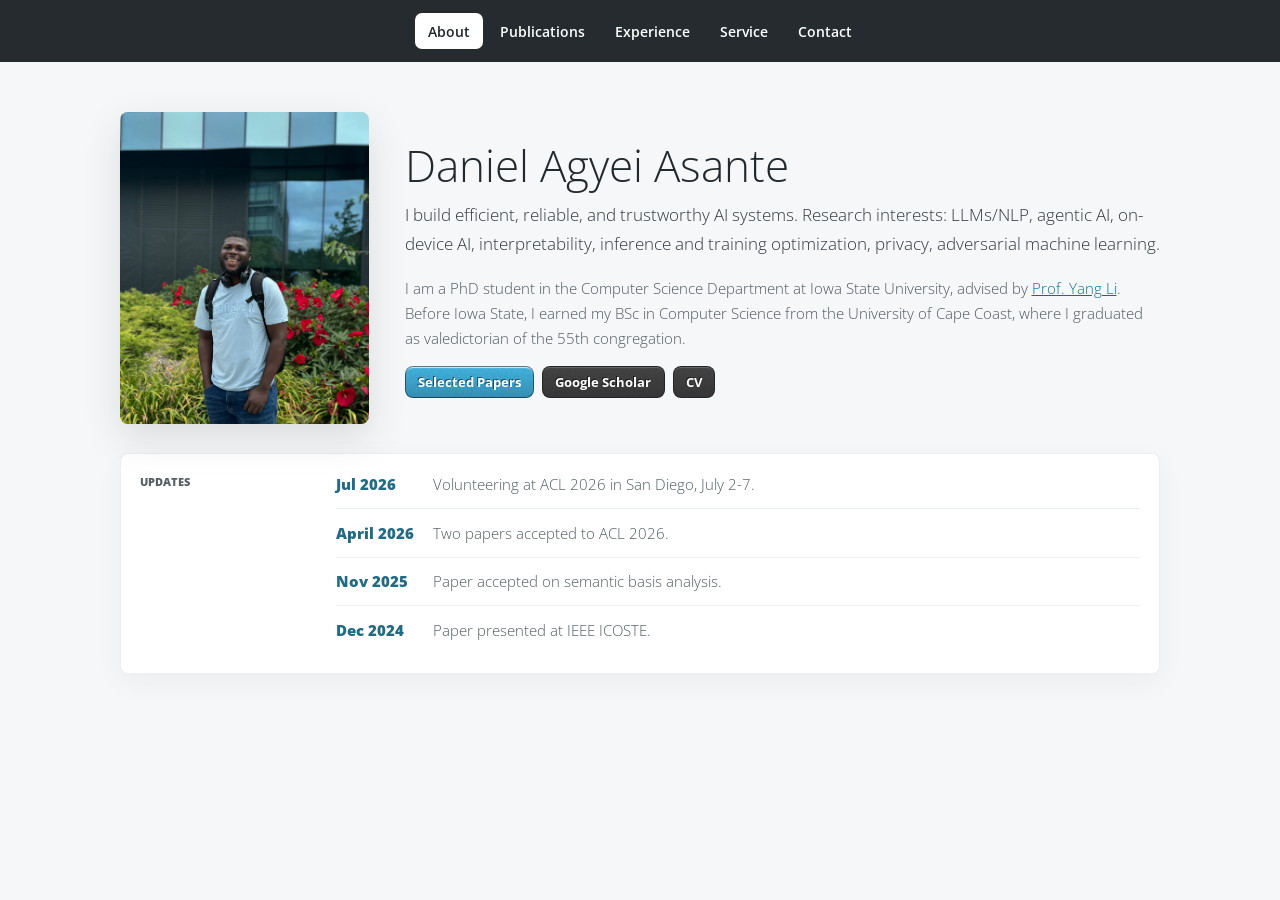
==== commit 3c20471c: "about edit" ====
--- a/index.html
+++ b/index.html
@@ -28,7 +28,7 @@
 						<div class="hero-copy">
 							<h1>Daniel Agyei Asante</h1>
 							<p class="lead">
-								I build efficient, reliable, and trustworthy AI systems, with interests in LLMs/NLP, agentic AI, on-device AI, interpretability, inference and trainingoptimization, privacy, adversarial machine learning.
+								I build efficient, reliable, and trustworthy AI systems. Research interests: LLMs/NLP, agentic AI, on-device AI, interpretability, inference and training optimization, privacy, adversarial machine learning.
 							</p>
 							<p>
 								I am a PhD student in the Computer Science Department at Iowa State University,
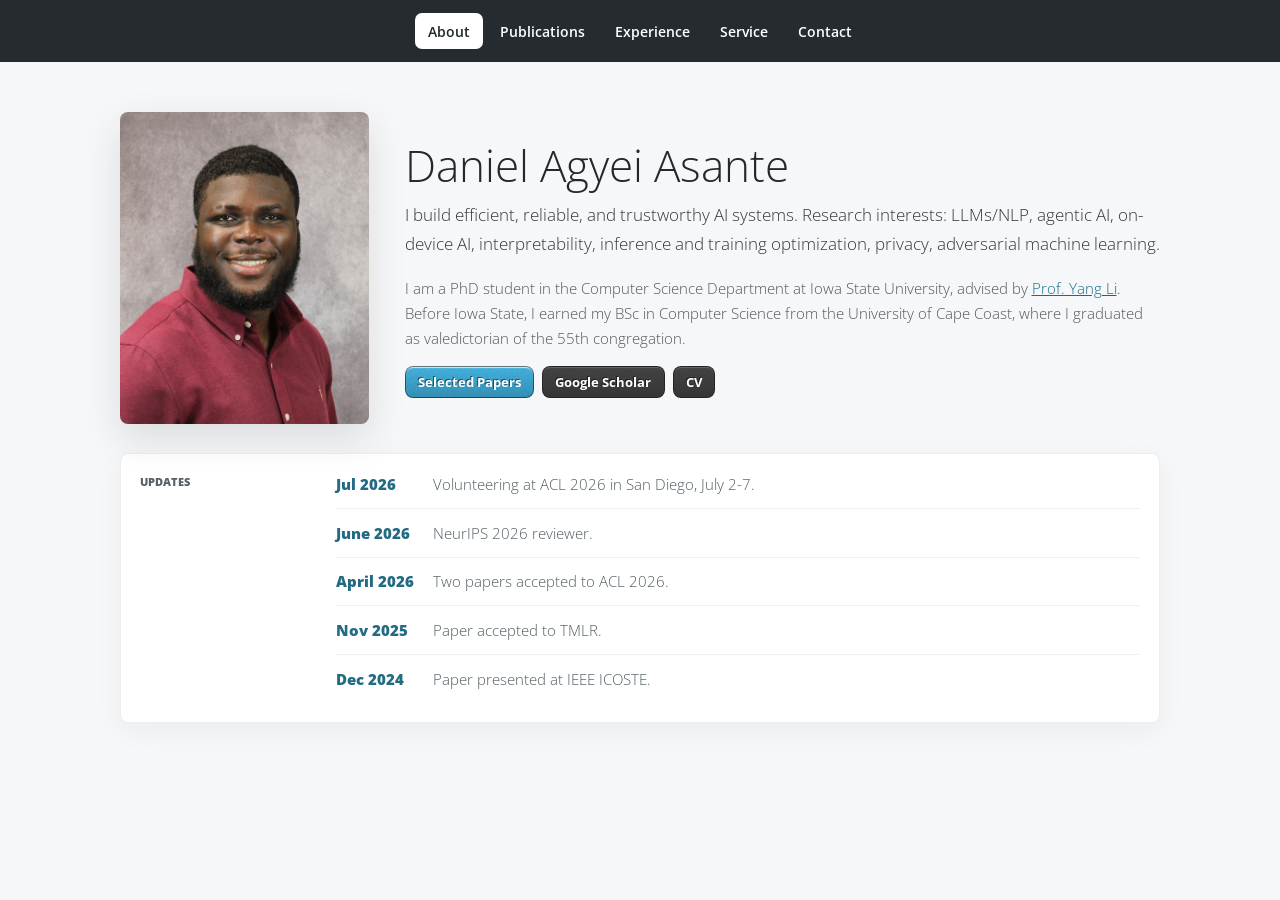
==== commit e771871f: "updates done for pic" ====
--- a/index.html
+++ b/index.html
@@ -23,7 +23,7 @@
 				<div class="container">
 					<div class="hero-grid">
 						<div class="hero-photo">
-							<img src="images/daniel.jpg" alt="Daniel Agyei Asante" />
+							<img src="images/Daniel_1.JPG" alt="Daniel Agyei Asante" />
 						</div>
 						<div class="hero-copy">
 							<h1>Daniel Agyei Asante</h1>
@@ -70,10 +70,10 @@
 						</div>
 						<div class="news-body">
 							<ul class="news-list">
-								<!-- <li><time>Jul 2026</time><span>Selected as a NeurIPS 2026 reviewer.</span></li> -->
 								<li><time>Jul 2026</time><span>Volunteering at ACL 2026 in San Diego, July 2-7.</span></li>
+								<li><time>June 2026</time><span>NeurIPS 2026 reviewer.</span></li>
 								<li><time>April 2026</time><span>Two papers accepted to ACL 2026.</span></li>
-								<li><time>Nov 2025</time><span>Paper accepted on semantic basis analysis.</span></li>
+								<li><time>Nov 2025</time><span>Paper accepted to TMLR.</span></li>
 								<li><time>Dec 2024</time><span>Paper presented at IEEE ICOSTE.</span></li>
 							</ul>
 						</div>
